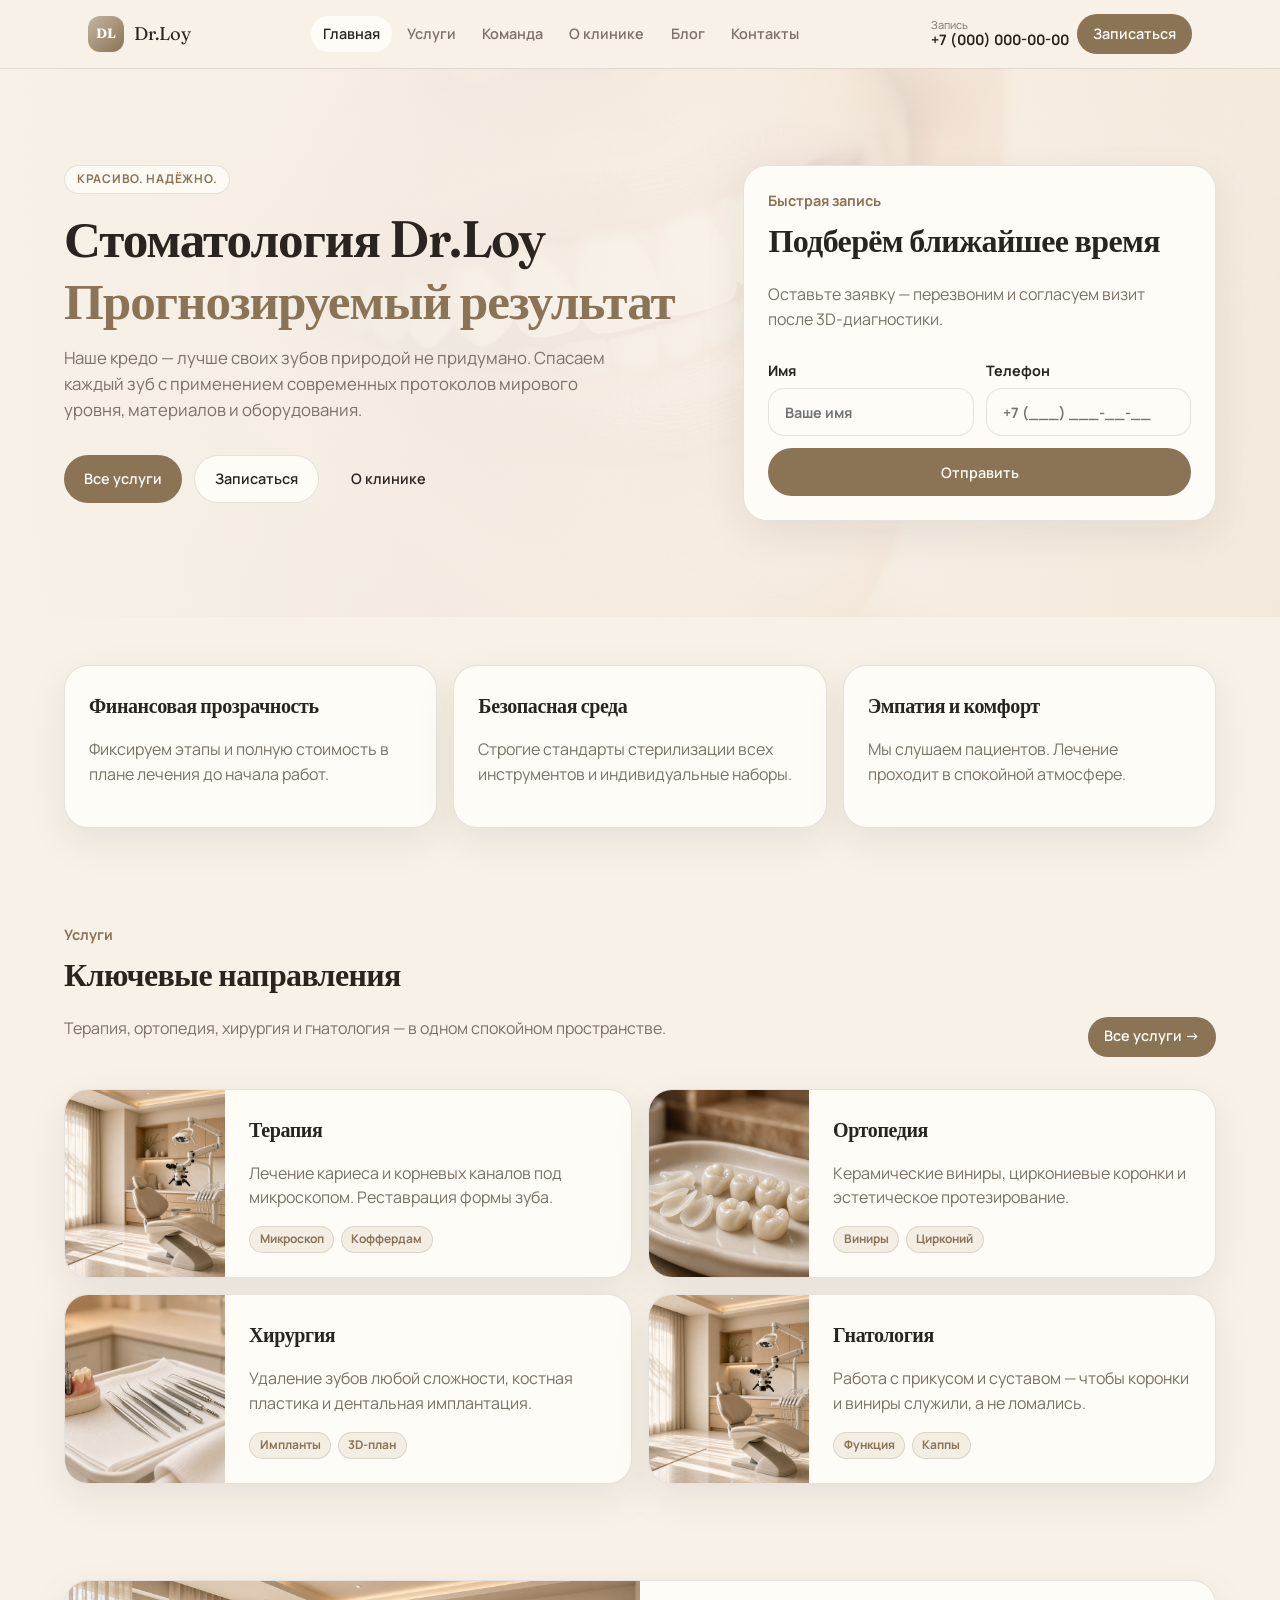
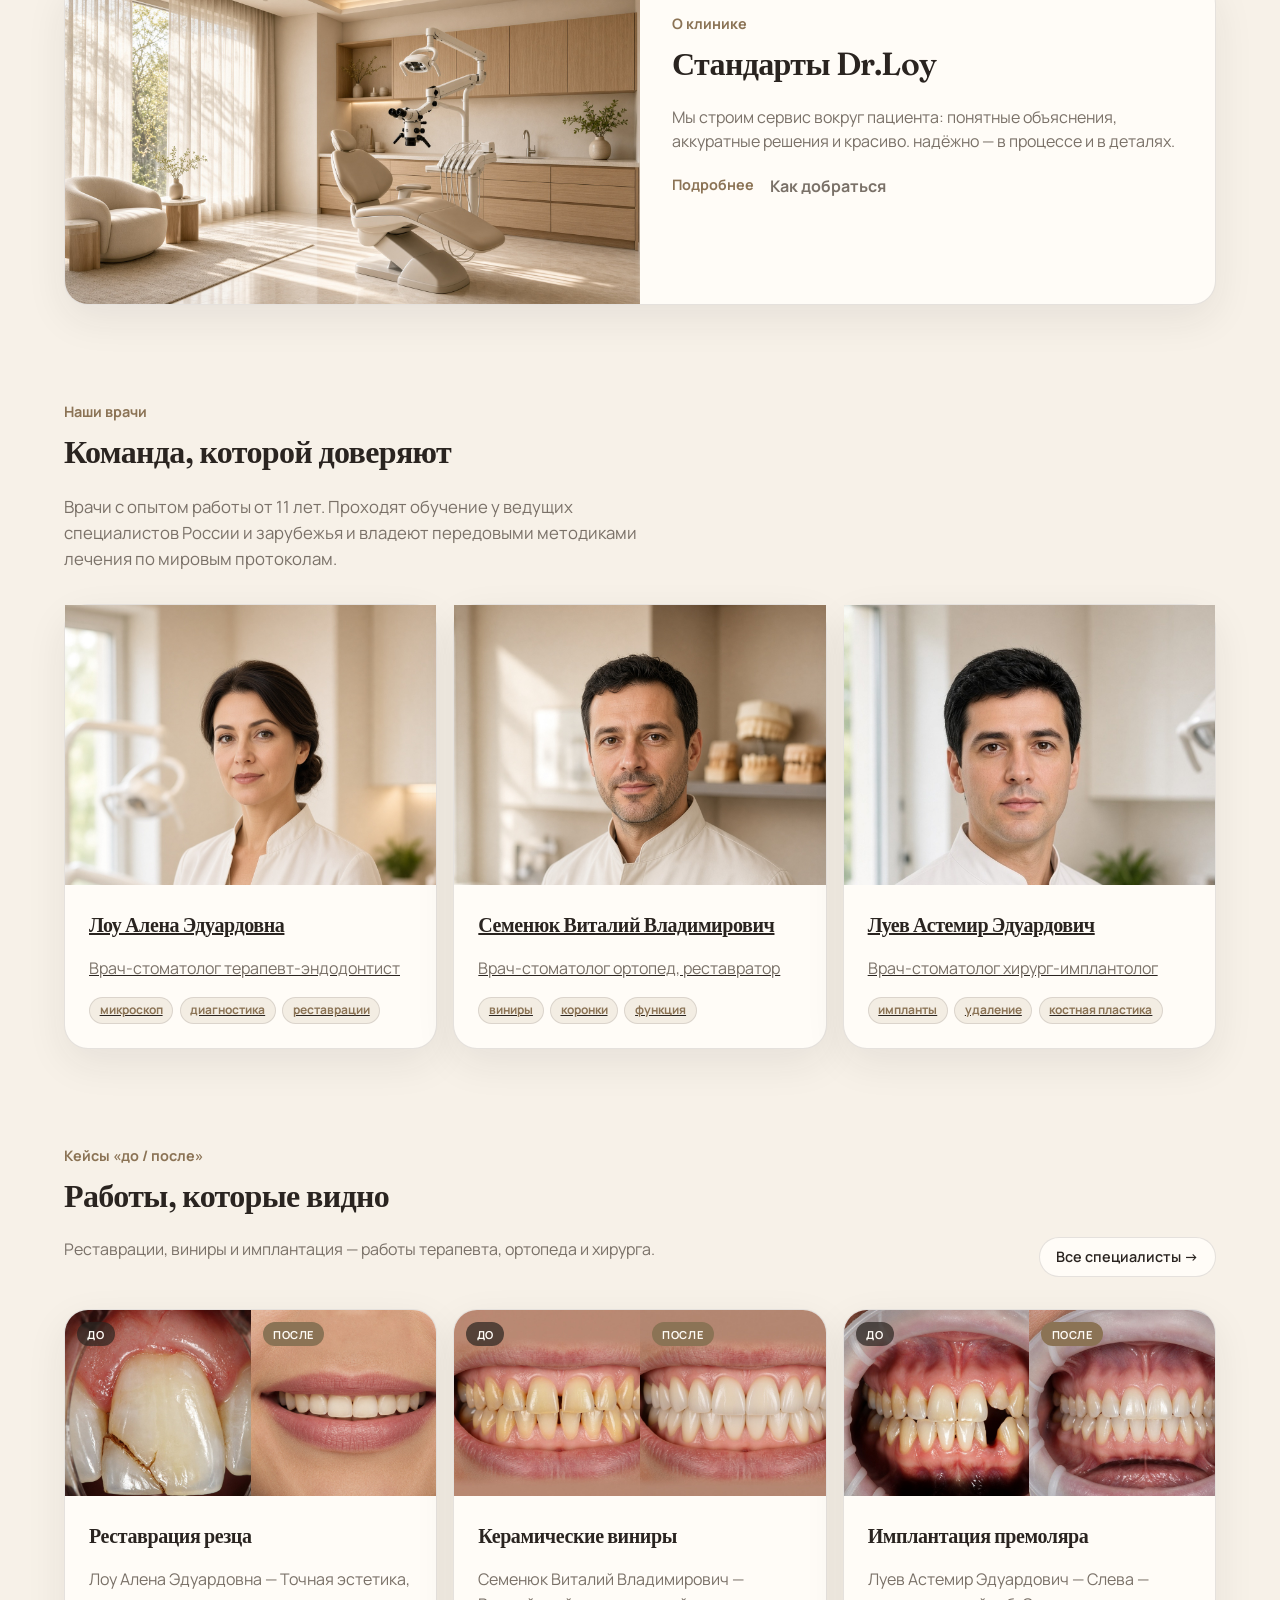
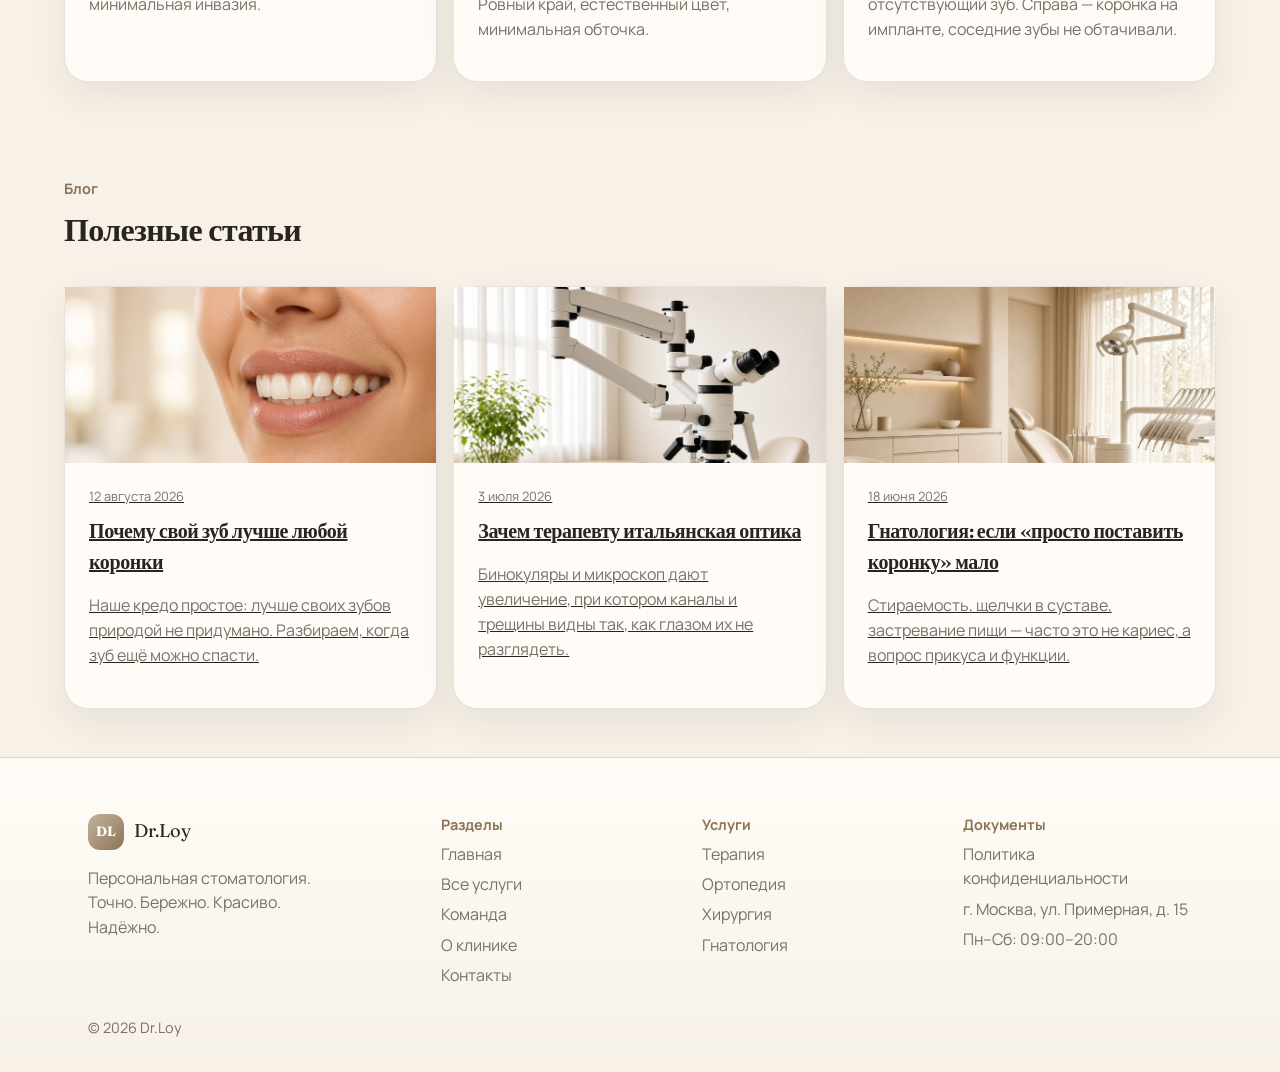
==== index.html @ 4cf19de8 "Dr.Loy clinic site" ====
<!DOCTYPE html>
<html lang="ru">
<head>
  <meta charset="utf-8">
  <meta name="viewport" content="width=device-width, initial-scale=1">
  <title>Стоматология — Dr.Loy</title>
  <meta name="description" content="Персональная стоматология Dr.Loy. Точно. Бережно. Красиво. Надёжно.">
  <link rel="icon" href="favicon.svg" type="image/svg+xml">
  <link rel="preconnect" href="https://fonts.googleapis.com">
  <link rel="preconnect" href="https://fonts.gstatic.com" crossorigin>
  <link href="https://fonts.googleapis.com/css2?family=Fraunces:opsz,wght@9..144,500;9..144,600&family=Manrope:wght@400;600;700&display=swap" rel="stylesheet">
  <link rel="stylesheet" href="css/site.css">
</head>
<body>

<header class="header">
  <div class="wrap header-inner">
    <a class="logo" href="index.html" aria-label="На главную">
      <span class="mark">DL</span>
      <span>Dr.Loy</span>
    </a>
    <nav class="nav" aria-label="Навигация"><a class="is-on" href="index.html">Главная</a><a class="" href="uslugi.html">Услуги</a><a class="" href="komanda.html">Команда</a><a class="" href="o-klinike.html">О клинике</a><a class="" href="blog.html">Блог</a><a class="" href="kontakty.html">Контакты</a></nav>
    <div class="header-actions">
      <a class="phone" href="tel:+70000000000">
        <small>Запись</small>
        <b>+7 (000) 000-00-00</b>
      </a>
      <a class="btn btn-primary btn-sm" href="kontakty.html#booking">Записаться</a>
      <button class="menu-btn" type="button" data-menu aria-label="Меню">☰</button>
    </div>
  </div>
  <nav class="mobile-nav" data-mobile>
    <a href="index.html">Главная</a><a href="uslugi.html">Услуги</a><a href="komanda.html">Команда</a><a href="o-klinike.html">О клинике</a><a href="blog.html">Блог</a><a href="kontakty.html">Контакты</a>
    <a href="tel:+70000000000">+7 (000) 000-00-00</a>
  </nav>
</header>

<main>
  <section class="hero">
    <div class="hero-bg"><img src="images/bg/hero.jpg" alt=""><span></span></div>
    <div class="wrap hero-grid">
      <div>
        <span class="kicker">Красиво. Надёжно.</span>
        <h1>Стоматология Dr.Loy<span class="primary" style="display:block;font-size:inherit;margin-top:.4rem">Прогнозируемый результат</span></h1>
        <p class="lead">Наше кредо — лучше своих зубов природой не придумано. Спасаем каждый зуб с применением современных протоколов мирового уровня, материалов и оборудования.</p>
        <div class="hero-cta">
          <a class="btn btn-primary" href="uslugi.html">Все услуги</a>
          <a class="btn btn-ghost" href="kontakty.html#booking">Записаться</a>
          <a class="btn" href="o-klinike.html">О клинике</a>
        </div>
      </div>
      <div class="card pad">
        <div class="primary">Быстрая запись</div>
        <h2>Подберём ближайшее время</h2>
        
    <form class="form" data-booking>
      <p class="muted">Оставьте заявку — перезвоним и согласуем визит после 3D-диагностики.</p>
      <div class="form-row">
        <label>Имя<input name="name" required placeholder="Ваше имя" autocomplete="name"></label>
        <label>Телефон<input name="phone" required placeholder="+7 (___) ___-__-__" inputmode="tel" autocomplete="tel"></label>
      </div>
      
      <button class="btn btn-primary" type="submit">Отправить</button>
      <p class="ok hidden" data-ok>Заявка принята. Мы подберём ближайшее время и перезвоним.</p>
    </form>
      </div>
    </div>
  </section>

  <section class="section wrap">
    <div class="grid-3">
      <article class="card pad"><h3>Финансовая прозрачность</h3><p class="muted">Фиксируем этапы и полную стоимость в плане лечения до начала работ.</p></article>
      <article class="card pad"><h3>Безопасная среда</h3><p class="muted">Строгие стандарты стерилизации всех инструментов и индивидуальные наборы.</p></article>
      <article class="card pad"><h3>Эмпатия и комфорт</h3><p class="muted">Мы слушаем пациентов. Лечение проходит в спокойной атмосфере.</p></article>
    </div>
  </section>

  <section class="section wrap">
    <div class="row-head">
      <div>
        <div class="primary">Услуги</div>
        <h2>Ключевые направления</h2>
        <p class="muted">Терапия, ортопедия, хирургия и гнатология — в одном спокойном пространстве.</p>
      </div>
      <a class="btn btn-primary btn-sm" href="uslugi.html">Все услуги →</a>
    </div>
    <div class="grid-2" style="margin-top:2rem"><a class="card dir" href="terapiya.html"><img src="images/services/therapy.jpg" alt=""><div class="pad"><h3>Терапия</h3><p class="muted">Лечение кариеса и корневых каналов под микроскопом. Реставрация формы зуба.</p><div class="chips"><span class="badge">Микроскоп</span><span class="badge">Коффердам</span></div></div></a><a class="card dir" href="ortopediya.html"><img src="images/services/orthopedics.jpg" alt=""><div class="pad"><h3>Ортопедия</h3><p class="muted">Керамические виниры, циркониевые коронки и эстетическое протезирование.</p><div class="chips"><span class="badge">Виниры</span><span class="badge">Цирконий</span></div></div></a><a class="card dir" href="hirurgiya.html"><img src="images/services/surgery.jpg" alt=""><div class="pad"><h3>Хирургия</h3><p class="muted">Удаление зубов любой сложности, костная пластика и дентальная имплантация.</p><div class="chips"><span class="badge">Импланты</span><span class="badge">3D-план</span></div></div></a><a class="card dir" href="gnatologiya.html"><img src="images/bg/clinic.jpg" alt=""><div class="pad"><h3>Гнатология</h3><p class="muted">Работа с прикусом и суставом — чтобы коронки и виниры служили, а не ломались.</p><div class="chips"><span class="badge">Функция</span><span class="badge">Каппы</span></div></div></a></div>
  </section>

  <section class="section wrap">
    <div class="card clinic-banner">
      <img src="images/bg/clinic.jpg" alt="Клиника Dr.Loy">
      <div class="pad" style="padding:2rem">
        <div class="primary">О клинике</div>
        <h2>Стандарты Dr.Loy</h2>
        <p class="muted">Мы строим сервис вокруг пациента: понятные объяснения, аккуратные решения и красиво. надёжно — в процессе и в деталях.</p>
        <div class="inline-links">
          <a class="primary" href="o-klinike.html">Подробнее</a>
          <a class="muted" href="kontakty.html">Как добраться</a>
        </div>
      </div>
    </div>
  </section>

  <section class="section wrap">
    <div class="primary">Наши врачи</div>
    <h2>Команда, которой доверяют</h2>
    <p class="lead">Врачи с опытом работы от 11 лет. Проходят обучение у ведущих специалистов России и зарубежья и владеют передовыми методиками лечения по мировым протоколам.</p>
    <div class="grid-3" style="margin-top:2rem"><a class="card person" href="vrach-alena-loy.html"><img src="images/doctors/alena-loy.jpg" alt="Лоу Алена Эдуардовна"><div class="pad"><h3>Лоу Алена Эдуардовна</h3><p class="muted">Врач-стоматолог терапевт-эндодонтист</p><div class="chips"><span class="badge">микроскоп</span><span class="badge">диагностика</span><span class="badge">реставрации</span></div></div></a><a class="card person" href="vrach-vitaly-semenyuk.html"><img src="images/doctors/vitaly-semenyuk.jpg" alt="Семенюк Виталий Владимирович"><div class="pad"><h3>Семенюк Виталий Владимирович</h3><p class="muted">Врач-стоматолог ортопед, реставратор</p><div class="chips"><span class="badge">виниры</span><span class="badge">коронки</span><span class="badge">функция</span></div></div></a><a class="card person" href="vrach-astemir-luev.html"><img src="images/doctors/astemir-luev.jpg" alt="Луев Астемир Эдуардович"><div class="pad"><h3>Луев Астемир Эдуардович</h3><p class="muted">Врач-стоматолог хирург-имплантолог</p><div class="chips"><span class="badge">импланты</span><span class="badge">удаление</span><span class="badge">костная пластика</span></div></div></a></div>
  </section>

  <section class="section wrap">
    <div class="row-head">
      <div>
        <div class="primary">Кейсы «до / после»</div>
        <h2>Работы, которые видно</h2>
        <p class="muted">Реставрации, виниры и имплантация — работы терапевта, ортопеда и хирурга.</p>
      </div>
      <a class="btn btn-ghost btn-sm" href="komanda.html">Все специалисты →</a>
    </div>
    <div class="grid-3" style="margin-top:2rem">
    <article class="card ba">
      <div class="ba-pair">
        <div class="shot"><img src="images/doctors/alena-loy/before-1.jpg" alt="До"><span class="tag tag-before">До</span></div>
        <div class="shot"><img src="images/doctors/alena-loy/after-1.jpg" alt="После"><span class="tag tag-after">После</span></div>
      </div>
      <div class="pad">
        <h3>Реставрация резца</h3>
        <p class="muted">Лоу Алена Эдуардовна — Точная эстетика, минимальная инвазия.</p>
      </div>
    </article>
    <article class="card ba">
      <div class="ba-pair">
        <div class="shot"><img src="images/doctors/vitaly-semenyuk/before-1.jpg" alt="До"><span class="tag tag-before">До</span></div>
        <div class="shot"><img src="images/doctors/vitaly-semenyuk/after-1.jpg" alt="После"><span class="tag tag-after">После</span></div>
      </div>
      <div class="pad">
        <h3>Керамические виниры</h3>
        <p class="muted">Семенюк Виталий Владимирович — Ровный край, естественный цвет, минимальная обточка.</p>
      </div>
    </article>
    <article class="card ba">
      <div class="ba-pair">
        <div class="shot"><img src="images/doctors/astemir-luev/before-1.jpg" alt="До"><span class="tag tag-before">До</span></div>
        <div class="shot"><img src="images/doctors/astemir-luev/after-1.jpg" alt="После"><span class="tag tag-after">После</span></div>
      </div>
      <div class="pad">
        <h3>Имплантация премоляра</h3>
        <p class="muted">Луев Астемир Эдуардович — Слева — отсутствующий зуб. Справа — коронка на импланте, соседние зубы не обтачивали.</p>
      </div>
    </article></div>
  </section>

  <section class="section wrap">
    <div class="primary">Блог</div>
    <h2>Полезные статьи</h2>
    <div class="grid-3" style="margin-top:2rem"><a class="card person" href="blog.html"><img src="images/blog/save-tooth.jpg" alt="" style="height:176px"><div class="pad"><div class="muted" style="font-size:.8rem">12 августа 2026</div><h3 style="margin-top:.5rem">Почему свой зуб лучше любой коронки</h3><p class="muted">Наше кредо простое: лучше своих зубов природой не придумано. Разбираем, когда зуб ещё можно спасти.</p></div></a><a class="card person" href="blog.html"><img src="images/blog/optics.jpg" alt="" style="height:176px"><div class="pad"><div class="muted" style="font-size:.8rem">3 июля 2026</div><h3 style="margin-top:.5rem">Зачем терапевту итальянская оптика</h3><p class="muted">Бинокуляры и микроскоп дают увеличение, при котором каналы и трещины видны так, как глазом их не разглядеть.</p></div></a><a class="card person" href="blog.html"><img src="images/blog/clinic-calm.jpg" alt="" style="height:176px"><div class="pad"><div class="muted" style="font-size:.8rem">18 июня 2026</div><h3 style="margin-top:.5rem">Гнатология: если «просто поставить коронку» мало</h3><p class="muted">Стираемость, щелчки в суставе, застревание пищи — часто это не кариес, а вопрос прикуса и функции.</p></div></a></div>
  </section>
</main>


<footer class="footer">
  <div class="wrap footer-grid">
    <div>
      <div class="logo"><span class="mark">DL</span><span>Dr.Loy</span></div>
      <p class="muted" style="margin-top:1rem;max-width:16rem">Персональная стоматология.<br>Точно. Бережно. Красиво. Надёжно.</p>
    </div>
    <div>
      <div class="primary">Разделы</div>
      <a href="index.html">Главная</a>
      <a href="uslugi.html">Все услуги</a>
      <a href="komanda.html">Команда</a>
      <a href="o-klinike.html">О клинике</a>
      <a href="kontakty.html">Контакты</a>
    </div>
    <div>
      <div class="primary">Услуги</div>
      <a href="terapiya.html">Терапия</a>
      <a href="ortopediya.html">Ортопедия</a>
      <a href="hirurgiya.html">Хирургия</a>
      <a href="gnatologiya.html">Гнатология</a>
    </div>
    <div>
      <div class="primary">Документы</div>
      <a href="politika.html">Политика конфиденциальности</a>
      <span class="muted" style="display:block;margin:.35rem 0">г. Москва, ул. Примерная, д. 15</span>
      <span class="muted" style="display:block;margin:.35rem 0">Пн–Сб: 09:00–20:00</span>
    </div>
  </div>
  <div class="wrap muted" style="padding-top:1.5rem;font-size:.9rem">© 2026 Dr.Loy</div>
</footer>
<script src="js/site.js"></script>
</body>
</html>
---- css/site.css ----
:root {
  --bg: #f7f1e8;
  --surface: #fffcf7;
  --surface-2: #f3ede3;
  --fg: #2a2420;
  --muted: #7a7168;
  --primary: #8b7355;
  --primary-fg: #fffcf7;
  --accent: #c4b5a0;
  --border: rgba(42, 36, 32, 0.12);
  --shadow: 0 14px 40px rgba(42, 36, 32, 0.08);
  --font: "Manrope", system-ui, sans-serif;
  --display: "Fraunces", Georgia, serif;
}
* { box-sizing: border-box; }
html { scroll-behavior: smooth; scroll-padding-top: 5.5rem; }
body {
  margin: 0;
  font-family: var(--font);
  color: var(--fg);
  background: var(--bg);
  line-height: 1.55;
  -webkit-font-smoothing: antialiased;
}
img { max-width: 100%; height: auto; display: block; }
a { color: inherit; }
button, .btn { cursor: pointer; font-family: inherit; }
.wrap { max-width: 72rem; margin: 0 auto; padding: 0 1.25rem; }
@media (min-width: 640px) { .wrap { padding: 0 1.5rem; } }

.header {
  position: sticky; top: 0; z-index: 50;
  border-bottom: 1px solid var(--border);
  background: rgba(247, 241, 232, 0.86);
  backdrop-filter: blur(16px);
}
.header-inner {
  display: flex; align-items: center; justify-content: space-between;
  gap: 1rem; height: 68px;
}
.logo { display: flex; align-items: center; gap: 0.65rem; text-decoration: none; font-family: var(--display); font-size: 1.15rem; }
.mark {
  width: 36px; height: 36px; border-radius: 12px;
  display: grid; place-items: center;
  background: linear-gradient(135deg, var(--accent), var(--primary));
  color: var(--primary-fg); font-weight: 700; font-size: 0.85rem;
}
.nav { display: none; gap: 0.15rem; }
.nav a {
  text-decoration: none; font-weight: 600; font-size: 0.9rem;
  padding: 0.4rem 0.75rem; border-radius: 999px; color: var(--muted);
}
.nav a:hover, .nav a.is-on { color: var(--fg); background: var(--surface); }
.header-actions { display: flex; align-items: center; gap: 0.5rem; }
.phone { display: none; flex-direction: column; line-height: 1.15; text-decoration: none; }
.phone small { font-size: 11px; color: var(--muted); }
.phone b { font-size: 0.9rem; }
.menu-btn {
  width: 40px; height: 40px; border-radius: 12px; border: 1px solid var(--border);
  background: var(--surface); display: grid; place-items: center; font-size: 1.2rem;
}
.mobile-nav { display: none; border-top: 1px solid var(--border); background: var(--surface); padding: 0.75rem 1.25rem 1rem; }
.mobile-nav.open { display: flex; flex-direction: column; gap: 0.25rem; }
.mobile-nav a { text-decoration: none; font-weight: 600; padding: 0.75rem 0.5rem; }
@media (min-width: 1024px) {
  .nav { display: flex; }
  .phone { display: flex; }
  .menu-btn, .mobile-nav { display: none !important; }
}

.btn {
  display: inline-flex; align-items: center; justify-content: center;
  height: 48px; padding: 0 1.25rem; border-radius: 999px;
  font-weight: 600; font-size: 0.9rem; text-decoration: none; border: 0;
}
.btn-primary { background: var(--primary); color: var(--primary-fg); }
.btn-ghost { background: var(--surface); color: var(--fg); border: 1px solid var(--border); }
.btn-sm { height: 40px; padding: 0 1rem; }

.hero { position: relative; overflow: hidden; }
.hero-bg { position: absolute; inset: 0; }
.hero-bg img { width: 100%; height: 100%; object-fit: cover; opacity: 0.4; }
.hero-bg::after {
  content: ""; position: absolute; inset: 0;
  background: linear-gradient(90deg, var(--bg) 0%, rgba(247,241,232,0.85) 55%, rgba(247,241,232,0.3) 100%);
}
.hero-grid {
  position: relative;
  display: grid; gap: 2.5rem; padding: 4rem 0;
}
@media (min-width: 1024px) {
  .hero-grid { grid-template-columns: 1.15fr 0.85fr; padding: 6rem 0; }
}
.kicker {
  display: inline-flex; border: 1px solid var(--border); background: rgba(255,252,247,0.8);
  color: var(--primary); font-size: 12px; font-weight: 700; letter-spacing: 0.06em;
  text-transform: uppercase; border-radius: 999px; padding: 0.25rem 0.75rem;
}
h1, h2, h3, .display { font-family: var(--display); font-weight: 600; letter-spacing: -0.02em; }
h1 { font-size: clamp(2rem, 4vw, 3.6rem); line-height: 1.08; margin: 1.1rem 0 0; }
h2 { font-size: clamp(1.6rem, 3vw, 2rem); margin: 0.25rem 0 0; }
h3 { font-size: 1.25rem; margin: 0; }
.lead { max-width: 36rem; color: var(--muted); font-size: 1.05rem; }
.hero-cta { display: flex; flex-wrap: wrap; gap: 0.75rem; margin-top: 2rem; }

.card {
  background: var(--surface); border: 1px solid var(--border);
  border-radius: 1.5rem; box-shadow: var(--shadow);
}
.pad { padding: 1.25rem; }
@media (min-width: 640px) { .pad { padding: 1.5rem; } }
.section { padding: 3rem 0; }
.muted { color: var(--muted); }
.primary { color: var(--primary); font-weight: 700; font-size: 0.9rem; }

.grid-3 { display: grid; gap: 1rem; }
.grid-2 { display: grid; gap: 1rem; }
@media (min-width: 768px) {
  .grid-3 { grid-template-columns: repeat(3, 1fr); }
  .grid-2 { grid-template-columns: 1fr 1fr; }
}
.dir {
  display: grid; overflow: hidden; text-decoration: none; color: inherit;
}
@media (min-width: 640px) { .dir { grid-template-columns: 160px 1fr; } }
.dir img { width: 100%; height: 160px; object-fit: cover; }
@media (min-width: 640px) { .dir img { height: 100%; } }
.badge {
  display: inline-flex; border-radius: 999px; border: 1px solid var(--border);
  background: var(--surface-2); color: var(--primary);
  font-size: 12px; font-weight: 700; padding: 0.2rem 0.6rem;
}
.chips { display: flex; flex-wrap: wrap; gap: 0.4rem; margin-top: 0.75rem; }

.person img { width: 100%; height: 280px; object-fit: cover; object-position: top; }
.person a { text-decoration: none; color: inherit; display: block; }

.ba { overflow: hidden; }
.ba-pair { display: grid; grid-template-columns: 1fr 1fr; }
.ba-pair .shot { position: relative; aspect-ratio: 1; overflow: hidden; background: var(--surface-2); }
.ba-pair img { width: 100%; height: 100%; object-fit: cover; }
.tag {
  position: absolute; top: 0.75rem; left: 0.75rem;
  border-radius: 999px; padding: 0.2rem 0.65rem;
  font-size: 11px; font-weight: 700; letter-spacing: 0.05em; text-transform: uppercase;
  color: var(--primary-fg);
}
.tag-before { background: rgba(42,36,32,0.7); }
.tag-after { background: var(--primary); }

.form { display: grid; gap: 0.75rem; }
.form-row { display: grid; gap: 0.75rem; }
@media (min-width: 640px) { .form-row { grid-template-columns: 1fr 1fr; } }
label { display: grid; gap: 0.4rem; font-size: 0.9rem; font-weight: 700; }
input:not([type="radio"]):not([type="checkbox"]),
textarea, select {
  height: 48px; border-radius: 1rem; border: 1px solid var(--border);
  background: var(--surface); padding: 0 1rem; font: inherit; color: var(--fg);
  width: 100%;
}
textarea { height: auto; padding: 0.75rem 1rem; }
.ok { color: var(--primary); font-weight: 600; }

.price { width: 100%; border-collapse: collapse; }
.price th, .price td { text-align: left; padding: 0.9rem 0.6rem; border-bottom: 1px solid var(--border); vertical-align: top; }
.price th { font-size: 0.8rem; color: var(--muted); }
.price td:last-child { font-weight: 700; color: var(--primary); white-space: nowrap; }
.filters { display: flex; flex-wrap: wrap; gap: 0.4rem; margin: 1rem 0; }
.filters button {
  border-radius: 999px; border: 1px solid var(--border); background: transparent;
  padding: 0.45rem 0.9rem; font-weight: 600; color: var(--muted);
}
.filters button.on { background: var(--primary); color: var(--primary-fg); border-color: var(--primary); }

.quiz label.opt,
label.opt {
  display: flex !important;
  flex-direction: row;
  align-items: center;
  justify-content: flex-start;
  gap: 0.75rem;
  border: 1px solid var(--border);
  border-radius: 1rem;
  padding: 0.7rem 1rem;
  background: var(--surface);
  font-weight: 600;
  font-size: 0.95rem;
  line-height: 1.35;
  cursor: pointer;
  text-align: left;
}
label.opt span { flex: 1; min-width: 0; }
label.opt:has(input:checked) {
  border-color: var(--primary);
  background: var(--surface-2);
}
input[type="radio"] {
  -webkit-appearance: none;
  appearance: none;
  width: 18px;
  height: 18px;
  min-width: 18px;
  min-height: 18px;
  margin: 0;
  padding: 0;
  flex: 0 0 18px;
  border: 2px solid var(--primary);
  border-radius: 50%;
  background: var(--surface);
  display: grid;
  place-content: center;
  box-shadow: none;
  cursor: pointer;
}
input[type="radio"]::after {
  content: "";
  width: 8px;
  height: 8px;
  border-radius: 50%;
  background: var(--primary);
  transform: scale(0);
}
input[type="radio"]:checked::after { transform: scale(1); }
input[type="radio"]:focus-visible {
  outline: 2px solid var(--primary);
  outline-offset: 2px;
}
.footer {
  border-top: 1px solid var(--border);
  background: linear-gradient(#fffcf7, #f7f1e8);
  padding: 3.5rem 0 2rem;
}
.footer-grid { display: grid; gap: 2rem; }
@media (min-width: 768px) { .footer-grid { grid-template-columns: 1.4fr 1fr 1fr 1fr; } }
.footer a { text-decoration: none; color: var(--muted); display: block; margin: 0.35rem 0; }
.footer a:hover { color: var(--fg); }
.page { padding: 2.5rem 0 4rem; }
.split { display: grid; gap: 1.5rem; }
@media (min-width: 1024px) { .split { grid-template-columns: 0.9fr 1.1fr; } }
.doc-photo { width: 100%; height: 420px; object-fit: cover; object-position: top; border-radius: 1.5rem; box-shadow: var(--shadow); }
.list { margin: 0; padding: 0; list-style: none; display: grid; gap: 0.4rem; color: var(--muted); }
.note { border: 1px solid var(--border); border-radius: 1rem; background: rgba(196,181,160,0.2); padding: 0.85rem 1rem; font-size: 0.9rem; }
iframe { border: 0; }
.hidden { display: none !important; }

.toolbar {
  position: sticky; top: 68px; z-index: 30;
  display: flex; flex-wrap: wrap; align-items: center; gap: 0.5rem;
  border: 1px solid var(--border); background: rgba(255,252,247,0.9);
  backdrop-filter: blur(12px); border-radius: 1rem; padding: 0.5rem;
  box-shadow: var(--shadow);
}
.toolbar input {
  margin-left: auto; height: 40px; min-width: 180px; flex: 1;
  border-radius: 999px;
}
.row-head { display: flex; flex-wrap: wrap; align-items: flex-end; justify-content: space-between; gap: 1rem; }
.blog-row { display: grid; overflow: hidden; }
@media (min-width: 768px) { .blog-row { grid-template-columns: 280px 1fr; } }
.blog-row img { width: 100%; height: 208px; object-fit: cover; }
@media (min-width: 768px) { .blog-row img { height: 100%; } }
.clinic-banner { display: grid; overflow: hidden; }
@media (min-width: 1024px) { .clinic-banner { grid-template-columns: 1fr 1fr; } }
.clinic-banner img { width: 100%; height: 288px; object-fit: cover; }
@media (min-width: 1024px) { .clinic-banner img { height: 100%; } }
.wide-photo { width: 100%; height: 288px; object-fit: cover; border-radius: 1.5rem; box-shadow: var(--shadow); }
iframe.map { width: 100%; height: 320px; }
.quote { background: var(--surface-2); border-radius: 1rem; padding: 1rem; }
.inline-links { display: flex; flex-wrap: wrap; gap: 1rem; margin-top: 1.25rem; }
.inline-links a { font-weight: 700; text-decoration: none; }
.inline-links a.primary { color: var(--primary); }
.box2 { display: grid; gap: 1rem; }
@media (min-width: 640px) { .box2 { grid-template-columns: 1fr 1fr; } }
.inner { background: var(--surface-2); border-radius: 1rem; padding: 1rem; }

.toolbar button {
  border-radius: 999px; border: 1px solid var(--border); background: transparent;
  padding: 0.45rem 0.9rem; font-weight: 600; color: var(--muted); font-family: inherit;
}
.toolbar button.on { background: var(--primary); color: var(--primary-fg); border-color: var(--primary); }
.quiz .form { gap: 0.6rem; }
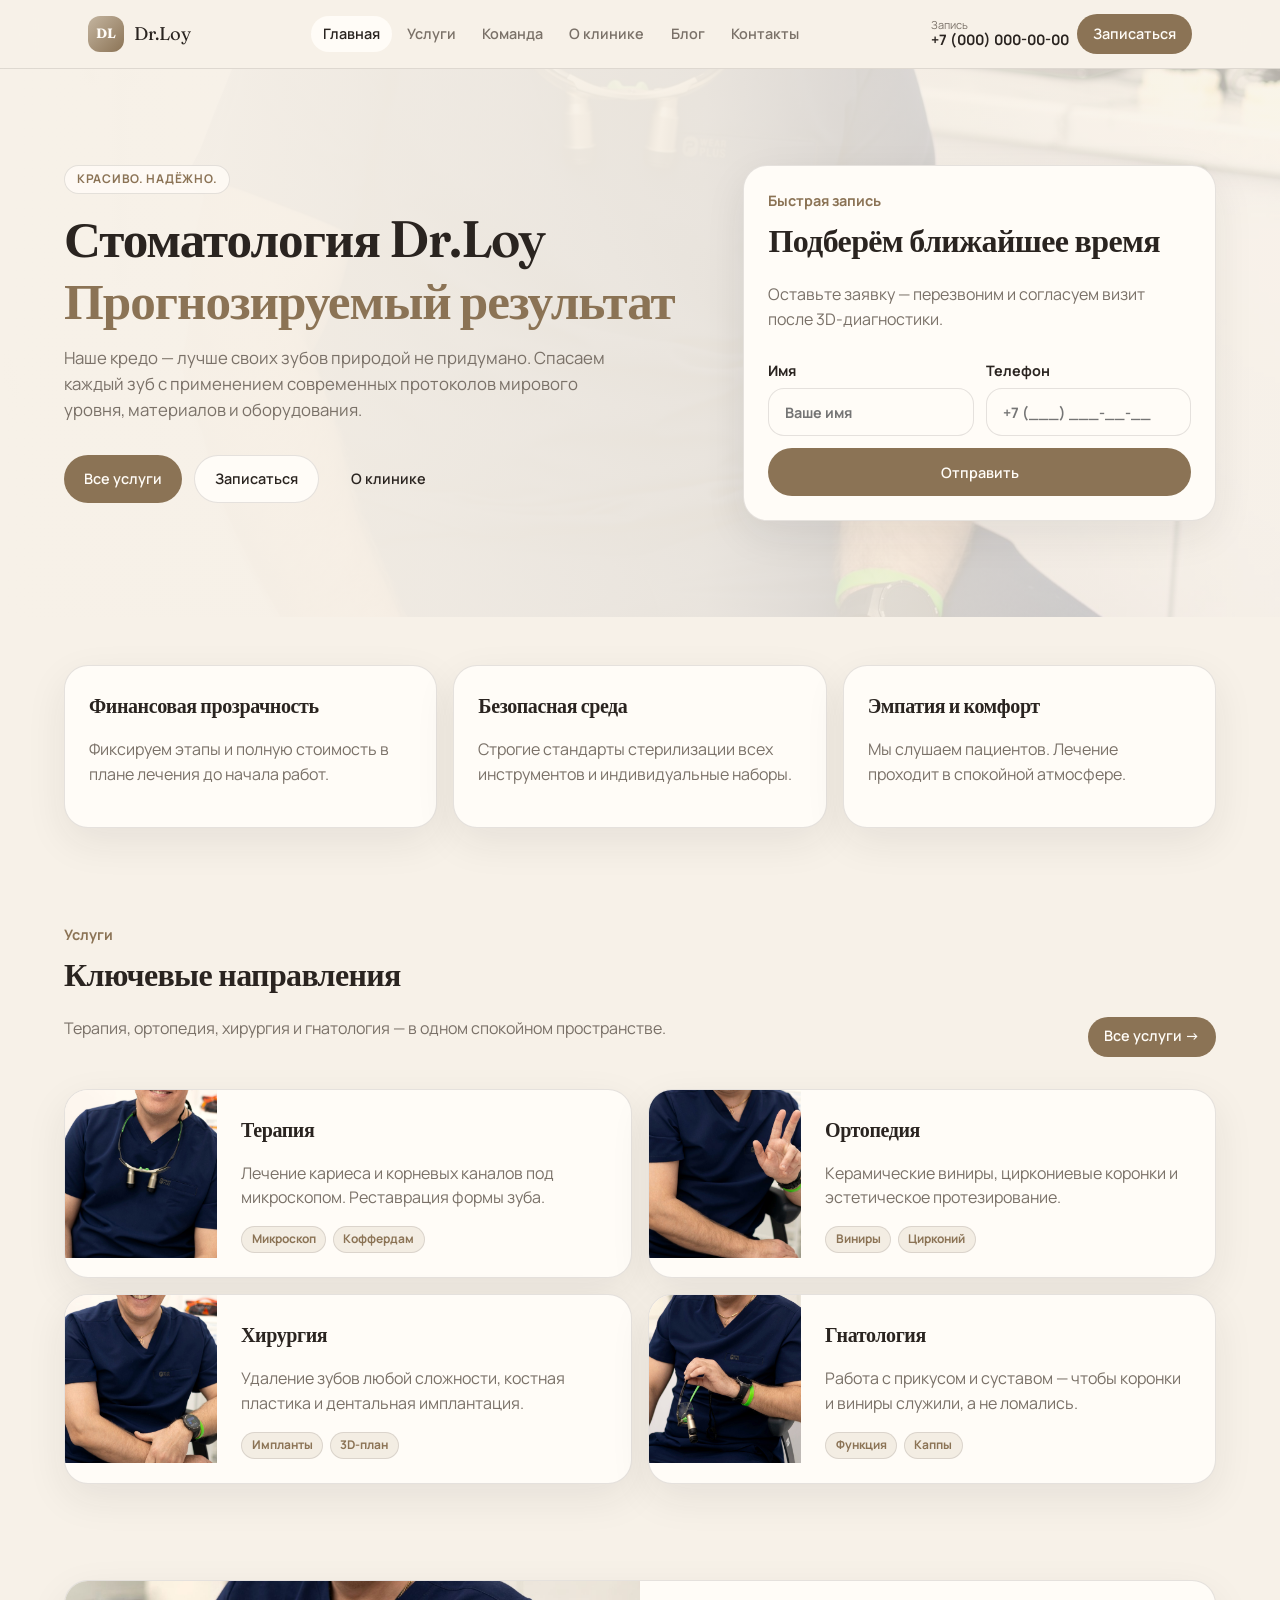
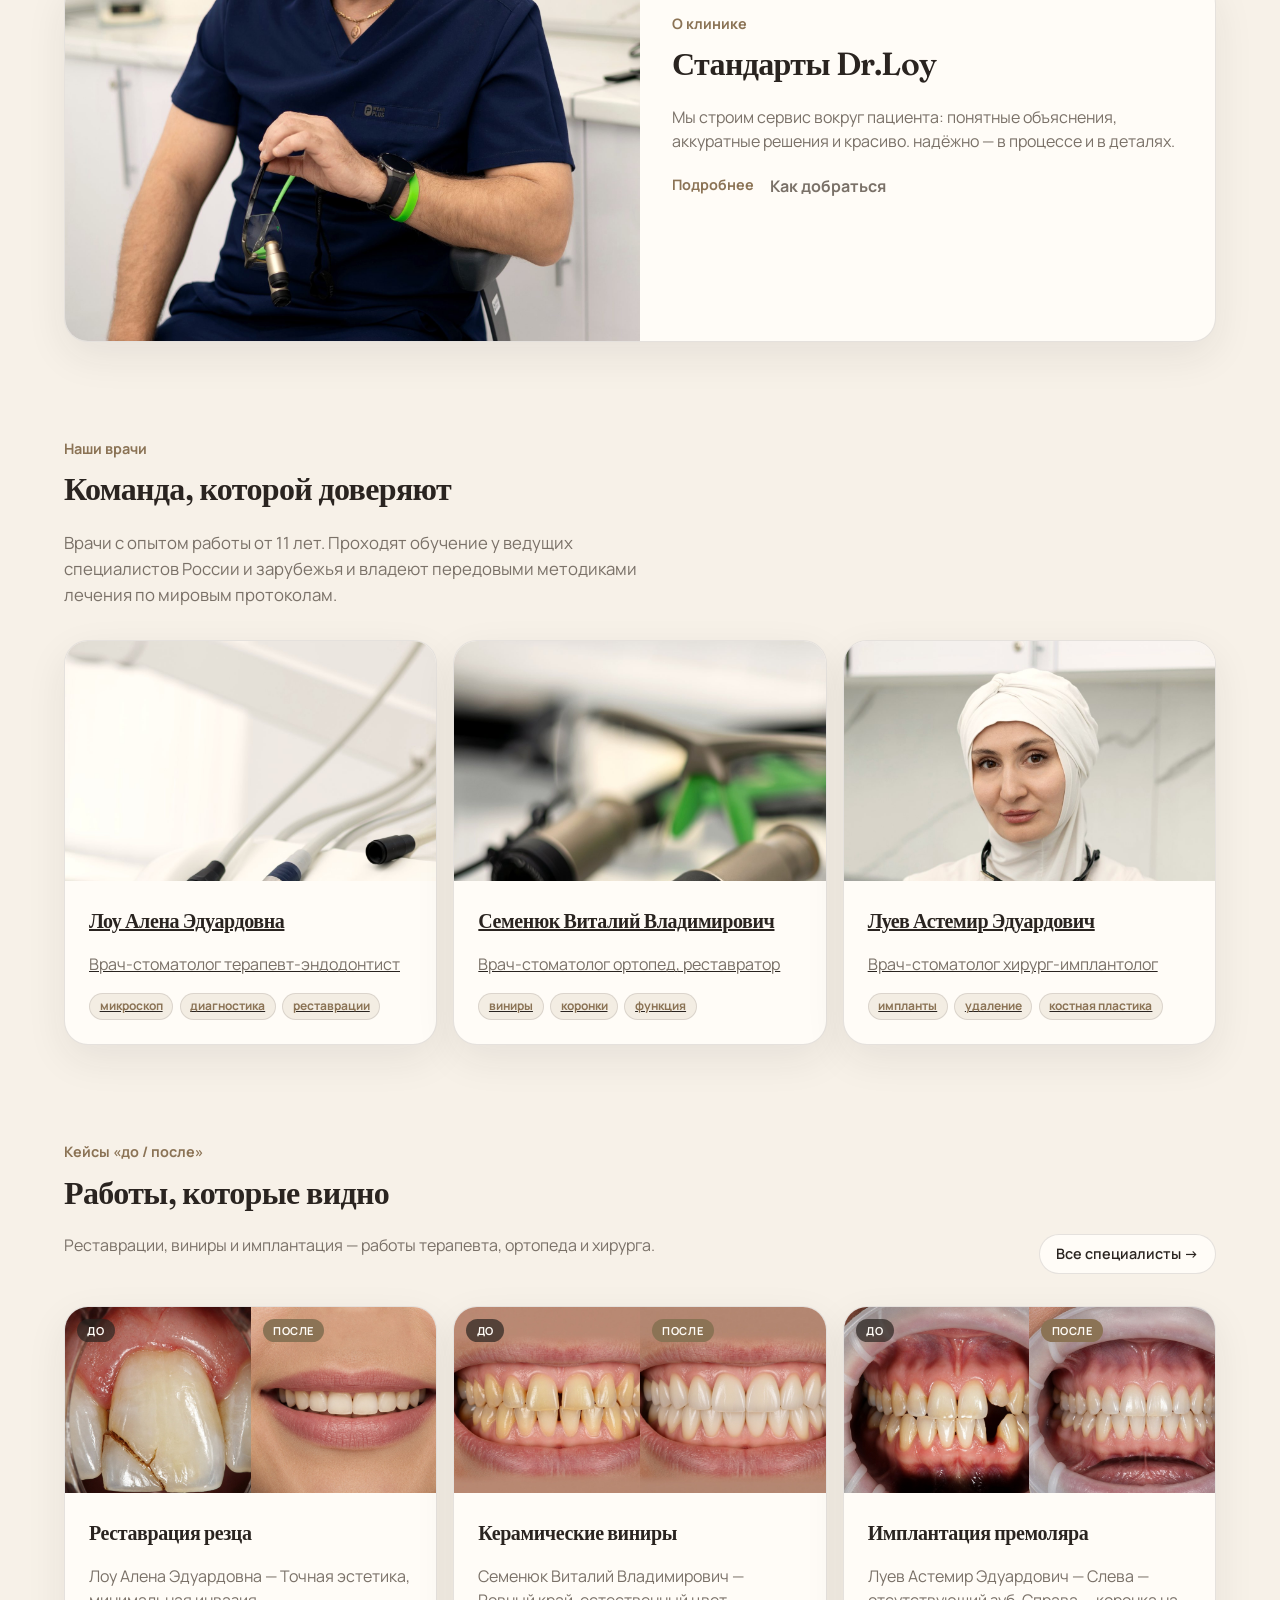
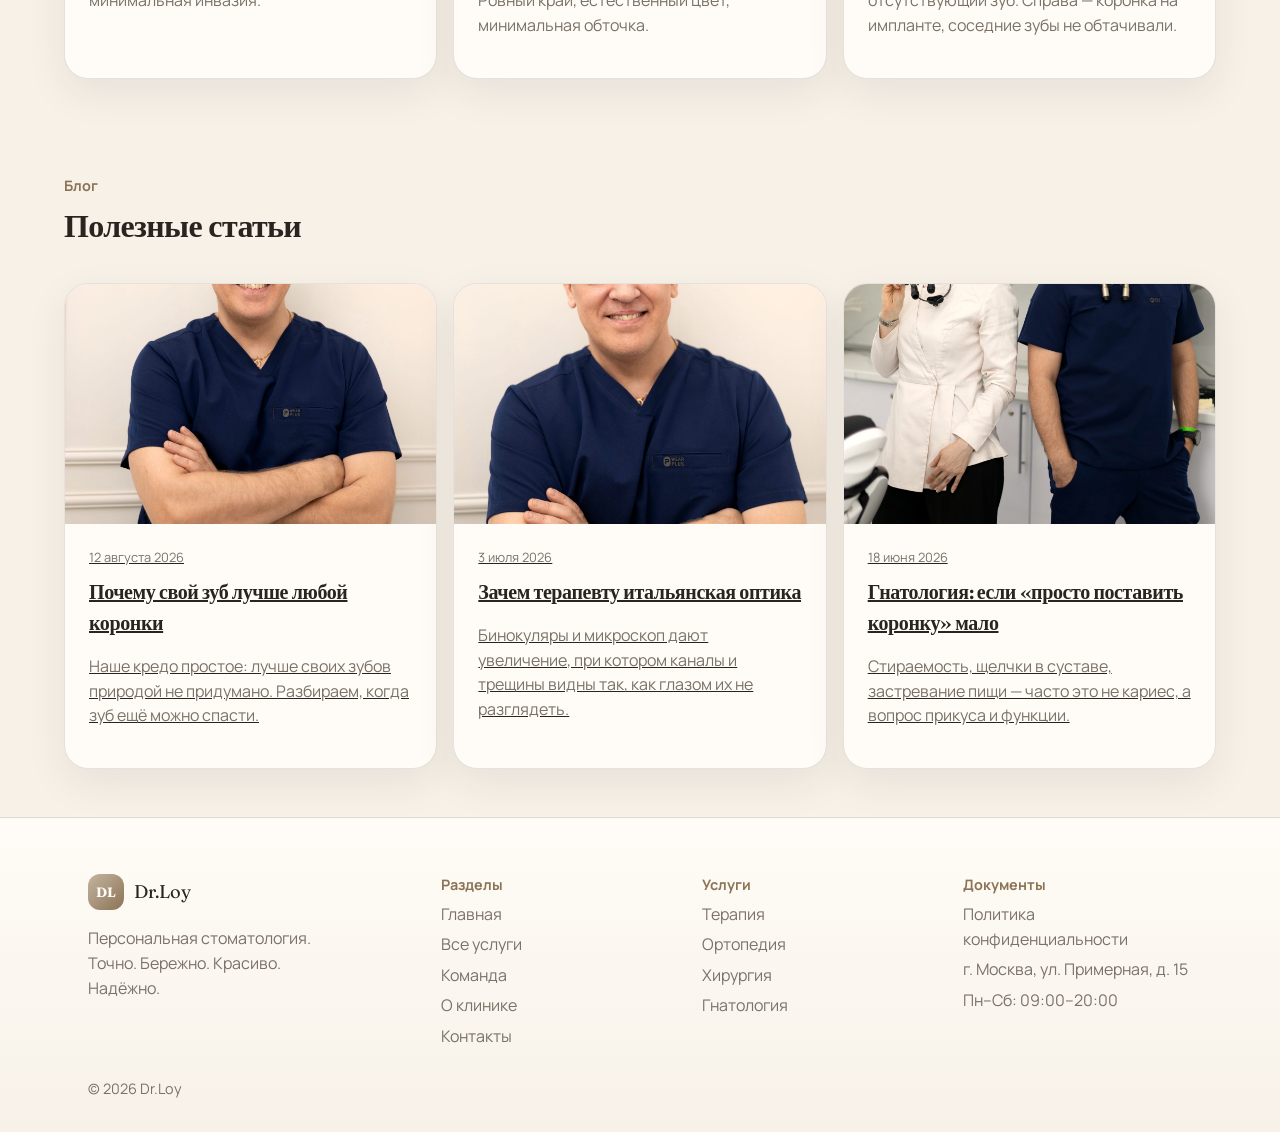
==== commit 06579ee9: "Fit photos into cards: tighter portraits and CSS crop" ====
--- a/index.html
+++ b/index.html
@@ -154,7 +154,7 @@
   <section class="section wrap">
     <div class="primary">Блог</div>
     <h2>Полезные статьи</h2>
-    <div class="grid-3" style="margin-top:2rem"><a class="card person" href="blog.html"><img src="images/blog/save-tooth.jpg" alt="" style="height:176px"><div class="pad"><div class="muted" style="font-size:.8rem">12 августа 2026</div><h3 style="margin-top:.5rem">Почему свой зуб лучше любой коронки</h3><p class="muted">Наше кредо простое: лучше своих зубов природой не придумано. Разбираем, когда зуб ещё можно спасти.</p></div></a><a class="card person" href="blog.html"><img src="images/blog/optics.jpg" alt="" style="height:176px"><div class="pad"><div class="muted" style="font-size:.8rem">3 июля 2026</div><h3 style="margin-top:.5rem">Зачем терапевту итальянская оптика</h3><p class="muted">Бинокуляры и микроскоп дают увеличение, при котором каналы и трещины видны так, как глазом их не разглядеть.</p></div></a><a class="card person" href="blog.html"><img src="images/blog/clinic-calm.jpg" alt="" style="height:176px"><div class="pad"><div class="muted" style="font-size:.8rem">18 июня 2026</div><h3 style="margin-top:.5rem">Гнатология: если «просто поставить коронку» мало</h3><p class="muted">Стираемость, щелчки в суставе, застревание пищи — часто это не кариес, а вопрос прикуса и функции.</p></div></a></div>
+    <div class="grid-3" style="margin-top:2rem"><a class="card person" href="blog.html"><img src="images/blog/save-tooth.jpg" alt="" class="post-thumb"><div class="pad"><div class="muted" style="font-size:.8rem">12 августа 2026</div><h3 style="margin-top:.5rem">Почему свой зуб лучше любой коронки</h3><p class="muted">Наше кредо простое: лучше своих зубов природой не придумано. Разбираем, когда зуб ещё можно спасти.</p></div></a><a class="card person" href="blog.html"><img src="images/blog/optics.jpg" alt="" class="post-thumb"><div class="pad"><div class="muted" style="font-size:.8rem">3 июля 2026</div><h3 style="margin-top:.5rem">Зачем терапевту итальянская оптика</h3><p class="muted">Бинокуляры и микроскоп дают увеличение, при котором каналы и трещины видны так, как глазом их не разглядеть.</p></div></a><a class="card person" href="blog.html"><img src="images/blog/clinic-calm.jpg" alt="" class="post-thumb"><div class="pad"><div class="muted" style="font-size:.8rem">18 июня 2026</div><h3 style="margin-top:.5rem">Гнатология: если «просто поставить коронку» мало</h3><p class="muted">Стираемость, щелчки в суставе, застревание пищи — часто это не кариес, а вопрос прикуса и функции.</p></div></a></div>
   </section>
 </main>
 
--- a/css/site.css
+++ b/css/site.css
@@ -106,6 +106,8 @@
 .card {
   background: var(--surface); border: 1px solid var(--border);
   border-radius: 1.5rem; box-shadow: var(--shadow);
+  overflow: hidden;
+  min-width: 0;
 }
 .pad { padding: 1.25rem; }
 @media (min-width: 640px) { .pad { padding: 1.5rem; } }
@@ -115,16 +117,33 @@
 
 .grid-3 { display: grid; gap: 1rem; }
 .grid-2 { display: grid; gap: 1rem; }
+.grid-3 > *, .grid-2 > * { min-width: 0; }
 @media (min-width: 768px) {
   .grid-3 { grid-template-columns: repeat(3, 1fr); }
   .grid-2 { grid-template-columns: 1fr 1fr; }
 }
 .dir {
   display: grid; overflow: hidden; text-decoration: none; color: inherit;
-}
-@media (min-width: 640px) { .dir { grid-template-columns: 160px 1fr; } }
-.dir img { width: 100%; height: 160px; object-fit: cover; }
-@media (min-width: 640px) { .dir img { height: 100%; } }
+  align-items: stretch;
+}
+.dir img {
+  width: 100%;
+  aspect-ratio: 16 / 10;
+  height: auto;
+  max-height: 180px;
+  object-fit: cover;
+  object-position: center;
+}
+@media (min-width: 640px) {
+  .dir { grid-template-columns: 152px 1fr; }
+  .dir img {
+    width: 152px;
+    height: 100%;
+    max-height: 168px;
+    aspect-ratio: auto;
+    object-fit: cover;
+  }
+}
 .badge {
   display: inline-flex; border-radius: 999px; border: 1px solid var(--border);
   background: var(--surface-2); color: var(--primary);
@@ -132,8 +151,20 @@
 }
 .chips { display: flex; flex-wrap: wrap; gap: 0.4rem; margin-top: 0.75rem; }
 
-.person img { width: 100%; height: 280px; object-fit: cover; object-position: top; }
+.person { overflow: hidden; }
+.person img {
+  width: 100%;
+  height: 240px;
+  object-fit: cover;
+  object-position: 50% 12%;
+}
 .person a { text-decoration: none; color: inherit; display: block; }
+.post-thumb {
+  width: 100%;
+  height: 160px;
+  object-fit: cover;
+  object-position: center;
+}
 
 .ba { overflow: hidden; }
 .ba-pair { display: grid; grid-template-columns: 1fr 1fr; }
@@ -235,9 +266,17 @@
 .footer a { text-decoration: none; color: var(--muted); display: block; margin: 0.35rem 0; }
 .footer a:hover { color: var(--fg); }
 .page { padding: 2.5rem 0 4rem; }
-.split { display: grid; gap: 1.5rem; }
-@media (min-width: 1024px) { .split { grid-template-columns: 0.9fr 1.1fr; } }
-.doc-photo { width: 100%; height: 420px; object-fit: cover; object-position: top; border-radius: 1.5rem; box-shadow: var(--shadow); }
+.split { display: grid; gap: 1.5rem; align-items: start; }
+@media (min-width: 1024px) { .split { grid-template-columns: 0.85fr 1.15fr; } }
+.doc-photo {
+  width: 100%;
+  max-height: 420px;
+  aspect-ratio: 4 / 5;
+  object-fit: cover;
+  object-position: 50% 12%;
+  border-radius: 1.5rem;
+  box-shadow: var(--shadow);
+}
 .list { margin: 0; padding: 0; list-style: none; display: grid; gap: 0.4rem; color: var(--muted); }
 .note { border: 1px solid var(--border); border-radius: 1rem; background: rgba(196,181,160,0.2); padding: 0.85rem 1rem; font-size: 0.9rem; }
 iframe { border: 0; }
@@ -255,15 +294,36 @@
   border-radius: 999px;
 }
 .row-head { display: flex; flex-wrap: wrap; align-items: flex-end; justify-content: space-between; gap: 1rem; }
-.blog-row { display: grid; overflow: hidden; }
-@media (min-width: 768px) { .blog-row { grid-template-columns: 280px 1fr; } }
-.blog-row img { width: 100%; height: 208px; object-fit: cover; }
-@media (min-width: 768px) { .blog-row img { height: 100%; } }
-.clinic-banner { display: grid; overflow: hidden; }
+.blog-row { display: grid; overflow: hidden; align-items: stretch; }
+@media (min-width: 768px) { .blog-row { grid-template-columns: 240px 1fr; } }
+.blog-row img {
+  width: 100%;
+  height: 168px;
+  object-fit: cover;
+  object-position: center;
+}
+@media (min-width: 768px) {
+  .blog-row img { height: 100%; max-height: 180px; }
+}
+.clinic-banner { display: grid; overflow: hidden; align-items: stretch; }
 @media (min-width: 1024px) { .clinic-banner { grid-template-columns: 1fr 1fr; } }
-.clinic-banner img { width: 100%; height: 288px; object-fit: cover; }
-@media (min-width: 1024px) { .clinic-banner img { height: 100%; } }
-.wide-photo { width: 100%; height: 288px; object-fit: cover; border-radius: 1.5rem; box-shadow: var(--shadow); }
+.clinic-banner img {
+  width: 100%;
+  height: 240px;
+  object-fit: cover;
+  object-position: center;
+}
+@media (min-width: 1024px) {
+  .clinic-banner img { height: 100%; min-height: 240px; max-height: 360px; }
+}
+.wide-photo {
+  width: 100%;
+  height: 240px;
+  object-fit: cover;
+  object-position: center;
+  border-radius: 1.5rem;
+  box-shadow: var(--shadow);
+}
 iframe.map { width: 100%; height: 320px; }
 .quote { background: var(--surface-2); border-radius: 1rem; padding: 1rem; }
 .inline-links { display: flex; flex-wrap: wrap; gap: 1rem; margin-top: 1.25rem; }
@@ -279,3 +339,27 @@
 }
 .toolbar button.on { background: var(--primary); color: var(--primary-fg); border-color: var(--primary); }
 .quiz .form { gap: 0.6rem; }
+
+.gallery {
+  display: grid;
+  gap: 1rem;
+  margin-top: 1.5rem;
+}
+@media (min-width: 768px) {
+  .gallery { grid-template-columns: repeat(3, 1fr); }
+}
+.gallery figure { margin: 0; }
+.gallery img {
+  width: 100%;
+  height: 200px;
+  object-fit: cover;
+  object-position: center;
+  border-radius: 1.5rem;
+  box-shadow: var(--shadow);
+}
+.gallery figcaption {
+  margin-top: 0.55rem;
+  font-size: 0.85rem;
+  color: var(--muted);
+  font-weight: 600;
+}
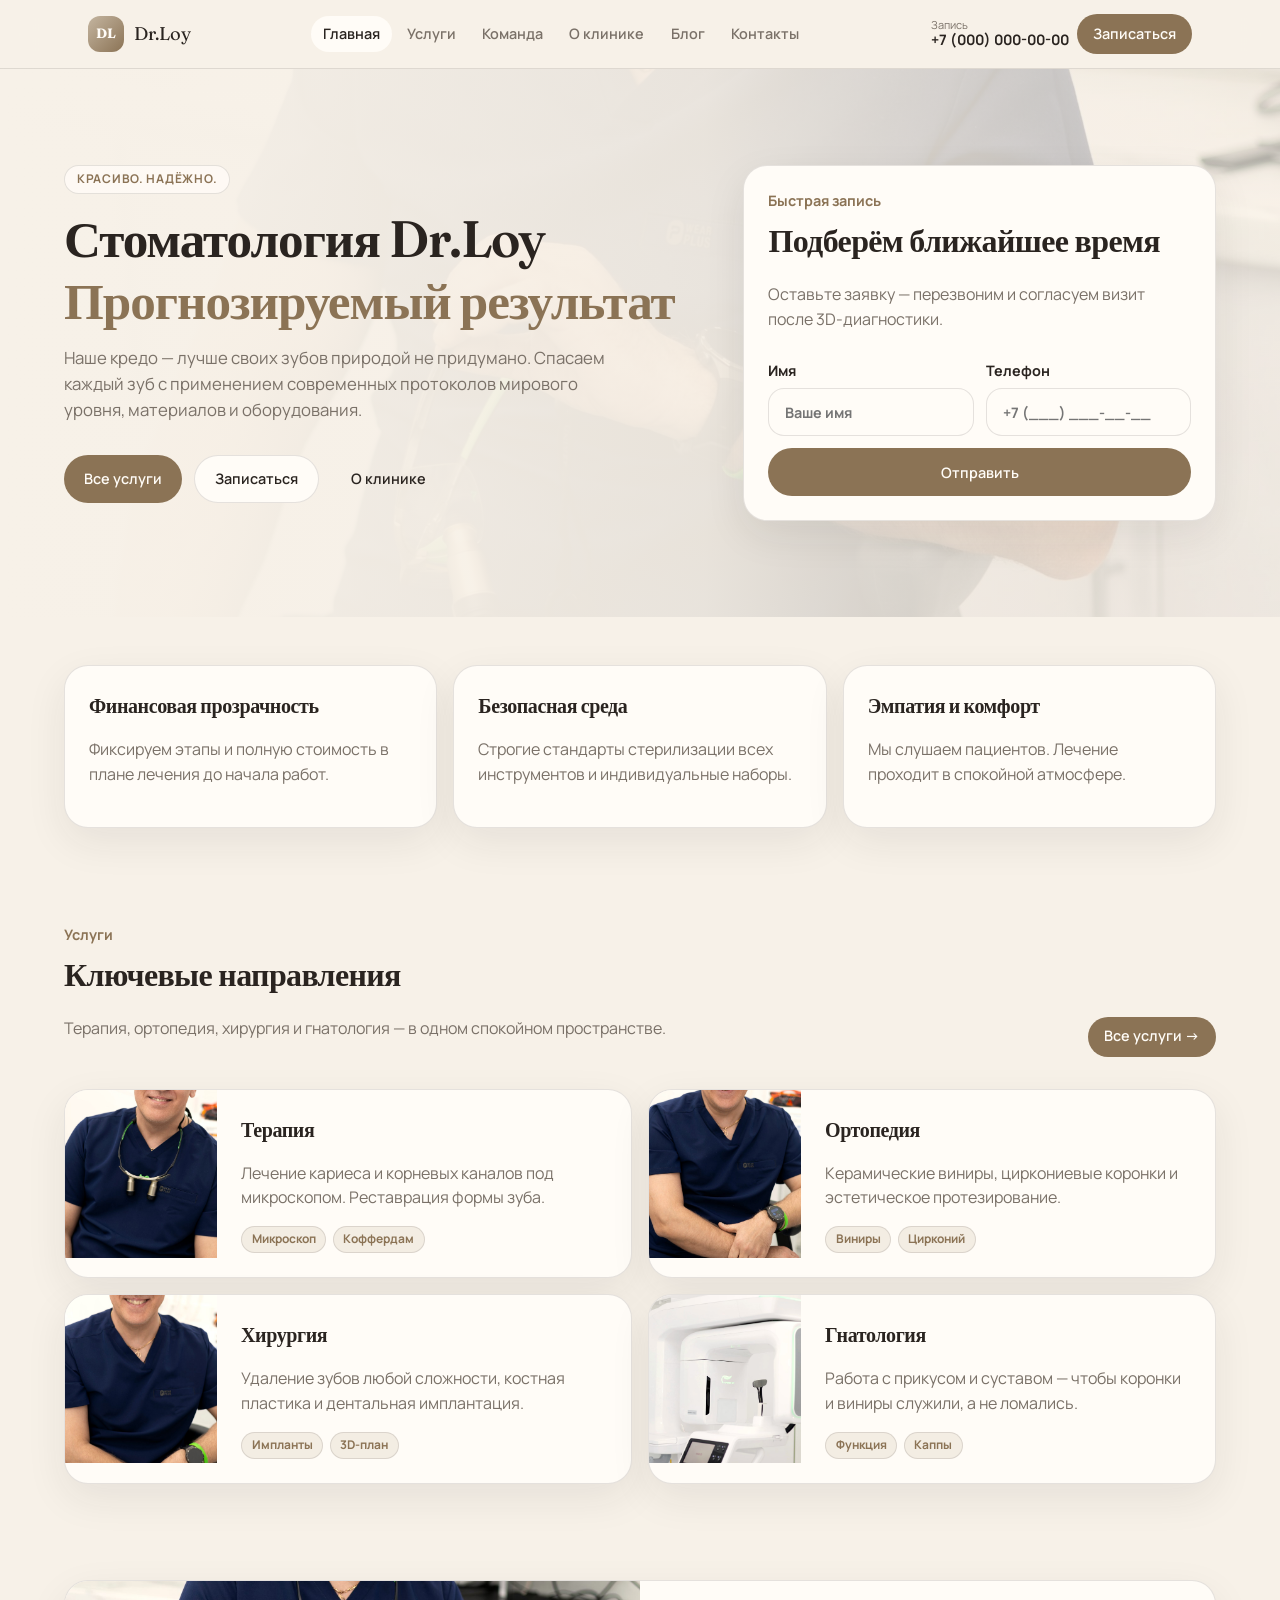
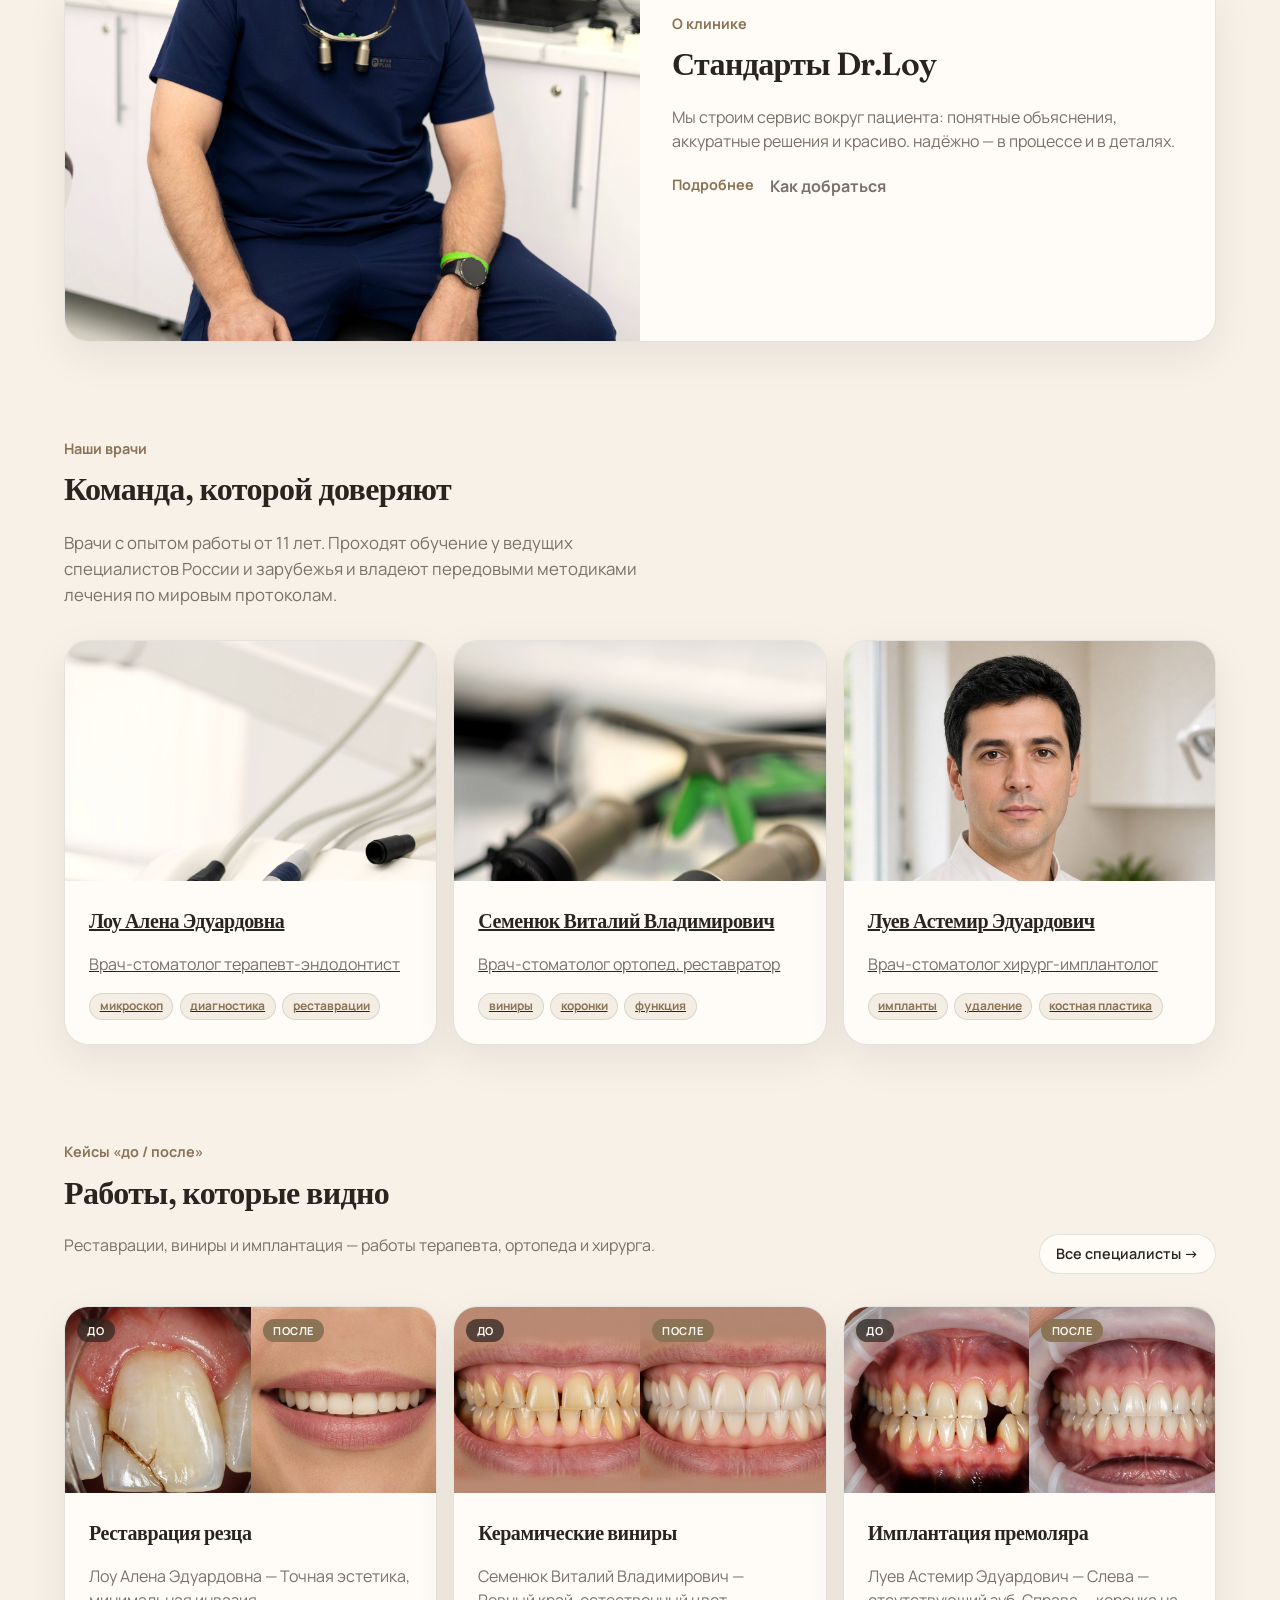
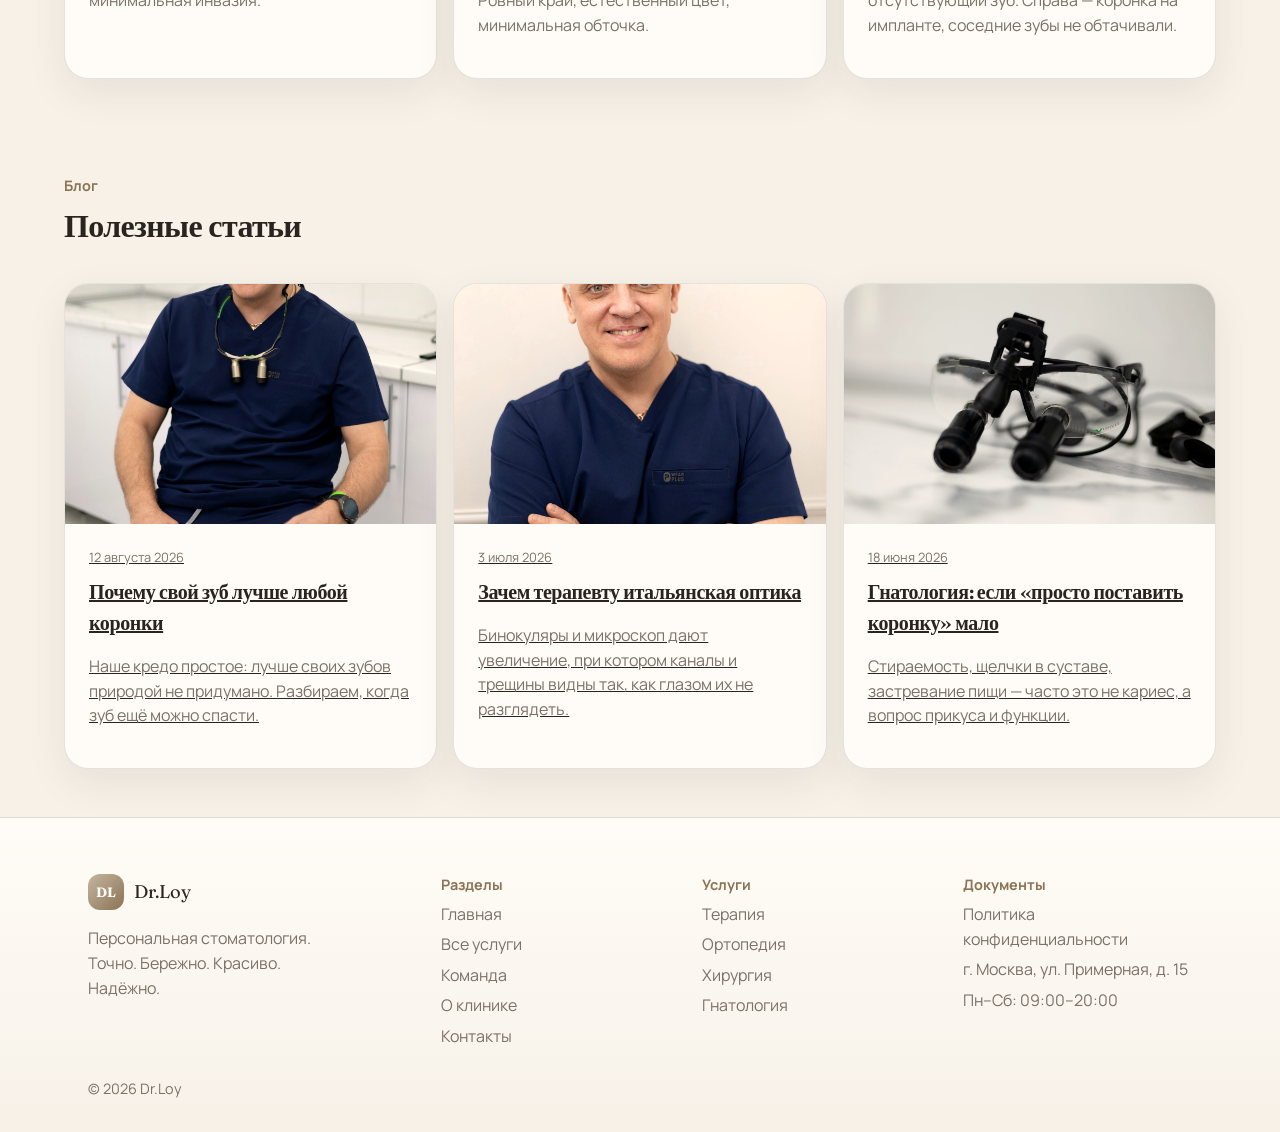
==== commit 8c735a78: "Place unique clinic photos by specialty: rooms, optics, portraits" ====
--- a/index.html
+++ b/index.html
@@ -37,7 +37,7 @@
 
 <main>
   <section class="hero">
-    <div class="hero-bg"><img src="images/bg/hero.jpg" alt=""><span></span></div>
+    <div class="hero-bg"><img src="images/bg/hero.jpg" alt="Ресепшен клиники Dr.Loy"><span></span></div>
     <div class="wrap hero-grid">
       <div>
         <span class="kicker">Красиво. Надёжно.</span>
@@ -84,12 +84,12 @@
       </div>
       <a class="btn btn-primary btn-sm" href="uslugi.html">Все услуги →</a>
     </div>
-    <div class="grid-2" style="margin-top:2rem"><a class="card dir" href="terapiya.html"><img src="images/services/therapy.jpg" alt=""><div class="pad"><h3>Терапия</h3><p class="muted">Лечение кариеса и корневых каналов под микроскопом. Реставрация формы зуба.</p><div class="chips"><span class="badge">Микроскоп</span><span class="badge">Коффердам</span></div></div></a><a class="card dir" href="ortopediya.html"><img src="images/services/orthopedics.jpg" alt=""><div class="pad"><h3>Ортопедия</h3><p class="muted">Керамические виниры, циркониевые коронки и эстетическое протезирование.</p><div class="chips"><span class="badge">Виниры</span><span class="badge">Цирконий</span></div></div></a><a class="card dir" href="hirurgiya.html"><img src="images/services/surgery.jpg" alt=""><div class="pad"><h3>Хирургия</h3><p class="muted">Удаление зубов любой сложности, костная пластика и дентальная имплантация.</p><div class="chips"><span class="badge">Импланты</span><span class="badge">3D-план</span></div></div></a><a class="card dir" href="gnatologiya.html"><img src="images/bg/clinic.jpg" alt=""><div class="pad"><h3>Гнатология</h3><p class="muted">Работа с прикусом и суставом — чтобы коронки и виниры служили, а не ломались.</p><div class="chips"><span class="badge">Функция</span><span class="badge">Каппы</span></div></div></a></div>
+    <div class="grid-2" style="margin-top:2rem"><a class="card dir" href="terapiya.html"><img src="images/services/therapy.jpg" alt="Лечение под микроскопом"><div class="pad"><h3>Терапия</h3><p class="muted">Лечение кариеса и корневых каналов под микроскопом. Реставрация формы зуба.</p><div class="chips"><span class="badge">Микроскоп</span><span class="badge">Коффердам</span></div></div></a><a class="card dir" href="ortopediya.html"><img src="images/services/orthopedics.jpg" alt="Кабинет ортопедии"><div class="pad"><h3>Ортопедия</h3><p class="muted">Керамические виниры, циркониевые коронки и эстетическое протезирование.</p><div class="chips"><span class="badge">Виниры</span><span class="badge">Цирконий</span></div></div></a><a class="card dir" href="hirurgiya.html"><img src="images/services/surgery.jpg" alt="Хирургический кабинет"><div class="pad"><h3>Хирургия</h3><p class="muted">Удаление зубов любой сложности, костная пластика и дентальная имплантация.</p><div class="chips"><span class="badge">Импланты</span><span class="badge">3D-план</span></div></div></a><a class="card dir" href="gnatologiya.html"><img src="images/services/gnathology.jpg" alt="Кабинет консультации и планирования"><div class="pad"><h3>Гнатология</h3><p class="muted">Работа с прикусом и суставом — чтобы коронки и виниры служили, а не ломались.</p><div class="chips"><span class="badge">Функция</span><span class="badge">Каппы</span></div></div></a></div>
   </section>
 
   <section class="section wrap">
     <div class="card clinic-banner">
-      <img src="images/bg/clinic.jpg" alt="Клиника Dr.Loy">
+      <img src="images/bg/clinic.jpg" alt="Стоматологический кабинет Dr.Loy">
       <div class="pad" style="padding:2rem">
         <div class="primary">О клинике</div>
         <h2>Стандарты Dr.Loy</h2>
@@ -154,7 +154,7 @@
   <section class="section wrap">
     <div class="primary">Блог</div>
     <h2>Полезные статьи</h2>
-    <div class="grid-3" style="margin-top:2rem"><a class="card person" href="blog.html"><img src="images/blog/save-tooth.jpg" alt="" class="post-thumb"><div class="pad"><div class="muted" style="font-size:.8rem">12 августа 2026</div><h3 style="margin-top:.5rem">Почему свой зуб лучше любой коронки</h3><p class="muted">Наше кредо простое: лучше своих зубов природой не придумано. Разбираем, когда зуб ещё можно спасти.</p></div></a><a class="card person" href="blog.html"><img src="images/blog/optics.jpg" alt="" class="post-thumb"><div class="pad"><div class="muted" style="font-size:.8rem">3 июля 2026</div><h3 style="margin-top:.5rem">Зачем терапевту итальянская оптика</h3><p class="muted">Бинокуляры и микроскоп дают увеличение, при котором каналы и трещины видны так, как глазом их не разглядеть.</p></div></a><a class="card person" href="blog.html"><img src="images/blog/clinic-calm.jpg" alt="" class="post-thumb"><div class="pad"><div class="muted" style="font-size:.8rem">18 июня 2026</div><h3 style="margin-top:.5rem">Гнатология: если «просто поставить коронку» мало</h3><p class="muted">Стираемость, щелчки в суставе, застревание пищи — часто это не кариес, а вопрос прикуса и функции.</p></div></a></div>
+    <div class="grid-3" style="margin-top:2rem"><a class="card person" href="blog.html"><img src="images/blog/save-tooth.jpg" alt="Работа под дентальным микроскопом" class="post-thumb"><div class="pad"><div class="muted" style="font-size:.8rem">12 августа 2026</div><h3 style="margin-top:.5rem">Почему свой зуб лучше любой коронки</h3><p class="muted">Наше кредо простое: лучше своих зубов природой не придумано. Разбираем, когда зуб ещё можно спасти.</p></div></a><a class="card person" href="blog.html"><img src="images/blog/optics.jpg" alt="Дентальный микроскоп" class="post-thumb"><div class="pad"><div class="muted" style="font-size:.8rem">3 июля 2026</div><h3 style="margin-top:.5rem">Зачем терапевту итальянская оптика</h3><p class="muted">Бинокуляры и микроскоп дают увеличение, при котором каналы и трещины видны так, как глазом их не разглядеть.</p></div></a><a class="card person" href="blog.html"><img src="images/blog/clinic-calm.jpg" alt="Ортопед: функция и прикус" class="post-thumb"><div class="pad"><div class="muted" style="font-size:.8rem">18 июня 2026</div><h3 style="margin-top:.5rem">Гнатология: если «просто поставить коронку» мало</h3><p class="muted">Стираемость, щелчки в суставе, застревание пищи — часто это не кариес, а вопрос прикуса и функции.</p></div></a></div>
   </section>
 </main>
 
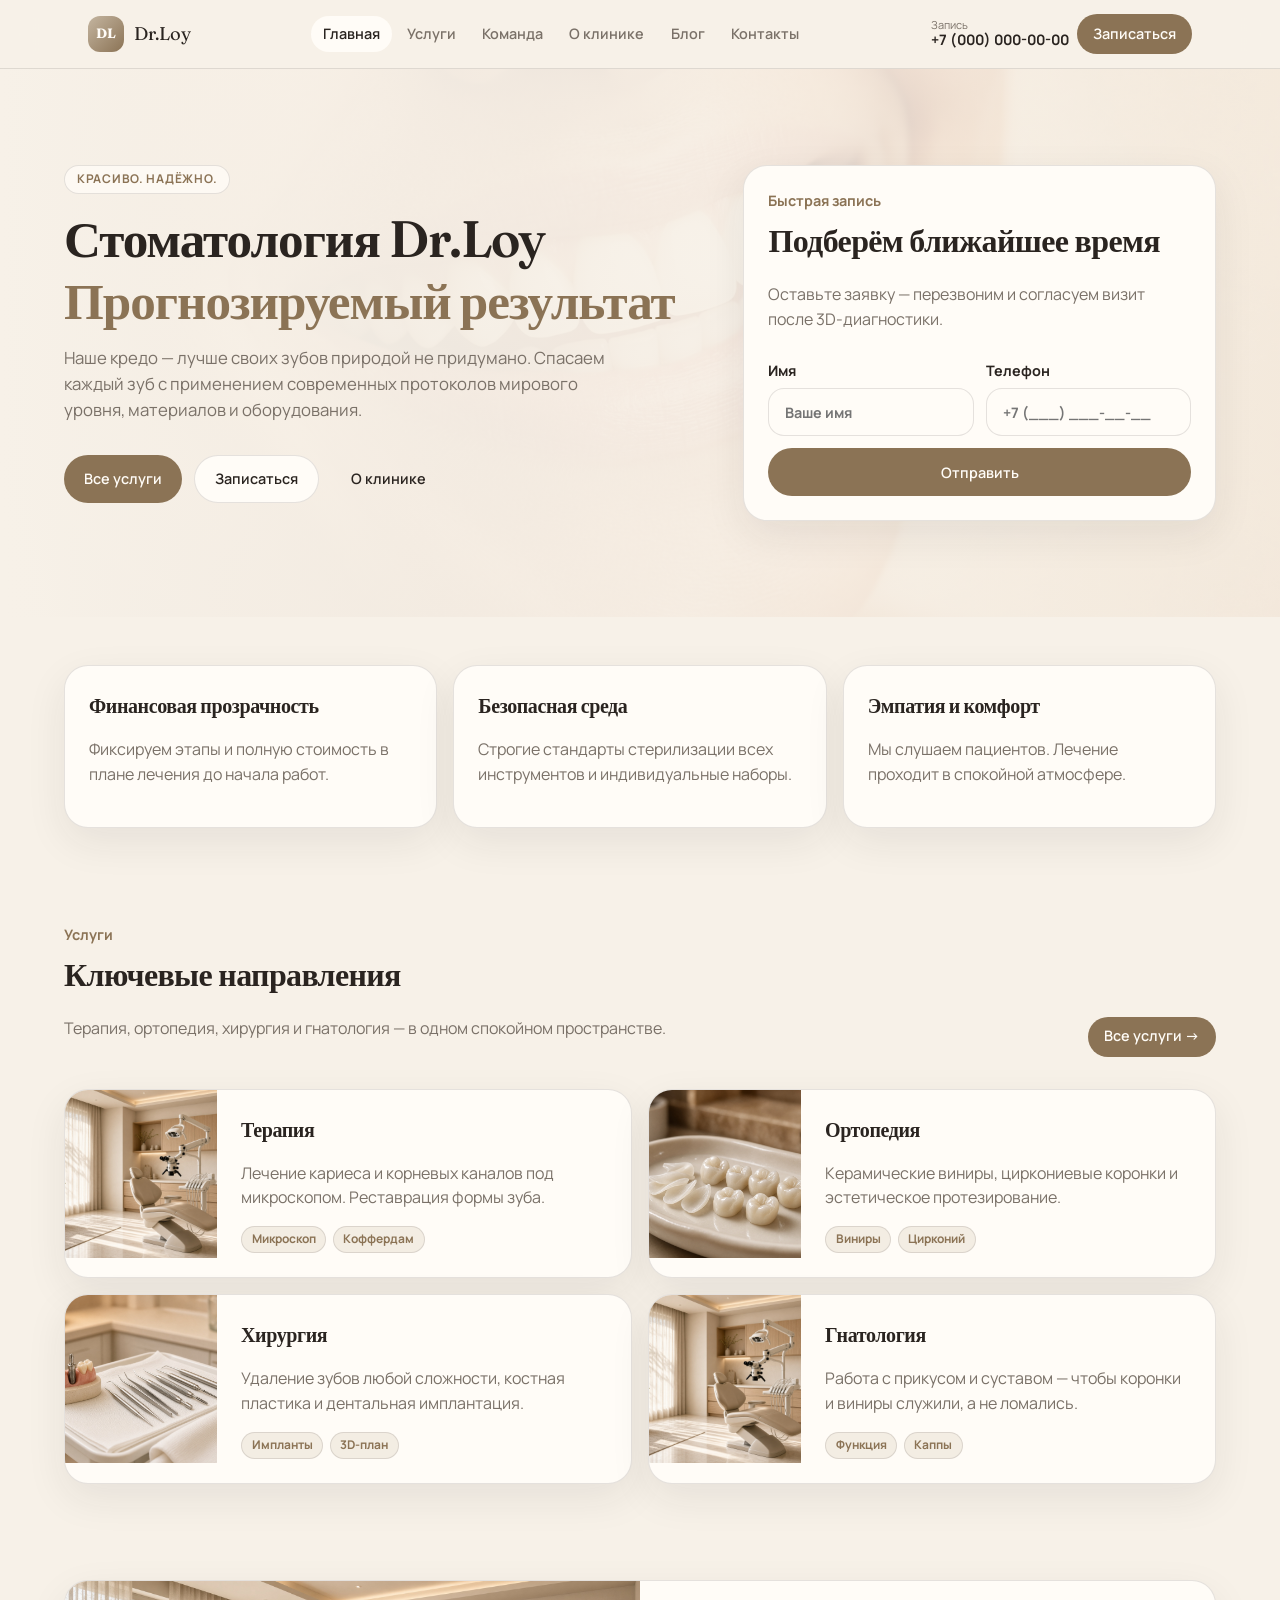
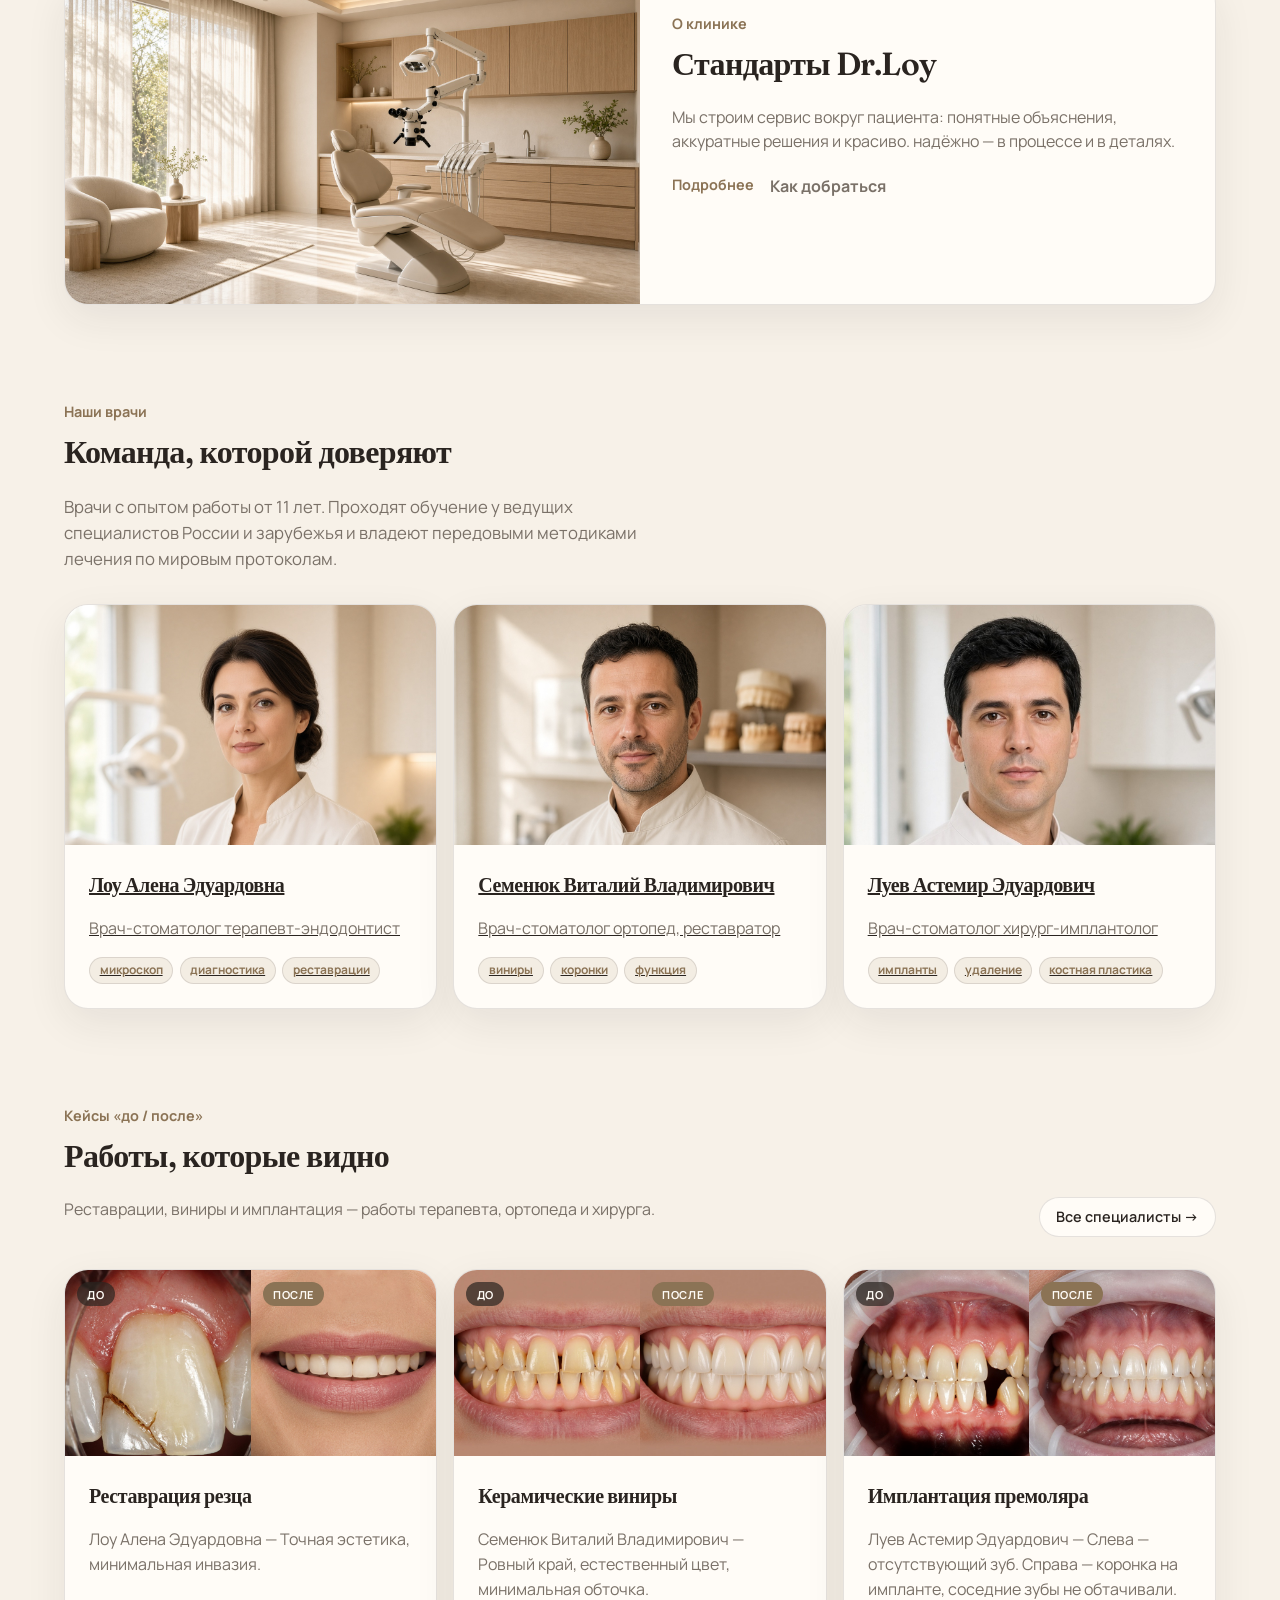
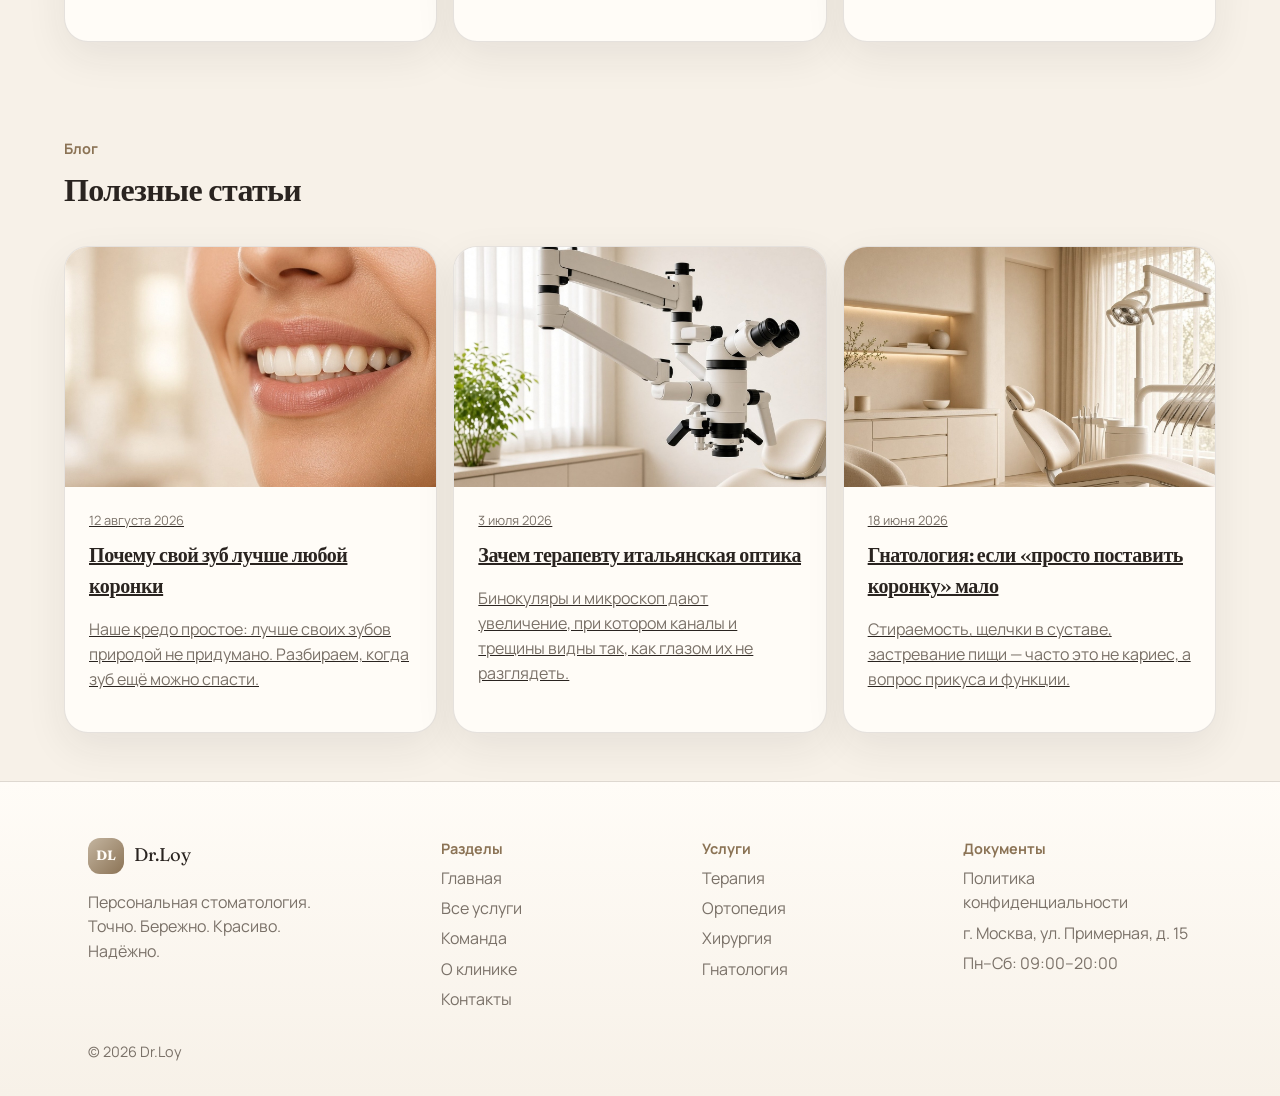
==== commit 0f65b35b: "Revert to original images; remove client photo dump" ====
--- a/index.html
+++ b/index.html
@@ -84,7 +84,7 @@
       </div>
       <a class="btn btn-primary btn-sm" href="uslugi.html">Все услуги →</a>
     </div>
-    <div class="grid-2" style="margin-top:2rem"><a class="card dir" href="terapiya.html"><img src="images/services/therapy.jpg" alt="Лечение под микроскопом"><div class="pad"><h3>Терапия</h3><p class="muted">Лечение кариеса и корневых каналов под микроскопом. Реставрация формы зуба.</p><div class="chips"><span class="badge">Микроскоп</span><span class="badge">Коффердам</span></div></div></a><a class="card dir" href="ortopediya.html"><img src="images/services/orthopedics.jpg" alt="Кабинет ортопедии"><div class="pad"><h3>Ортопедия</h3><p class="muted">Керамические виниры, циркониевые коронки и эстетическое протезирование.</p><div class="chips"><span class="badge">Виниры</span><span class="badge">Цирконий</span></div></div></a><a class="card dir" href="hirurgiya.html"><img src="images/services/surgery.jpg" alt="Хирургический кабинет"><div class="pad"><h3>Хирургия</h3><p class="muted">Удаление зубов любой сложности, костная пластика и дентальная имплантация.</p><div class="chips"><span class="badge">Импланты</span><span class="badge">3D-план</span></div></div></a><a class="card dir" href="gnatologiya.html"><img src="images/services/gnathology.jpg" alt="Кабинет консультации и планирования"><div class="pad"><h3>Гнатология</h3><p class="muted">Работа с прикусом и суставом — чтобы коронки и виниры служили, а не ломались.</p><div class="chips"><span class="badge">Функция</span><span class="badge">Каппы</span></div></div></a></div>
+    <div class="grid-2" style="margin-top:2rem"><a class="card dir" href="terapiya.html"><img src="images/services/therapy.jpg" alt="Лечение под микроскопом"><div class="pad"><h3>Терапия</h3><p class="muted">Лечение кариеса и корневых каналов под микроскопом. Реставрация формы зуба.</p><div class="chips"><span class="badge">Микроскоп</span><span class="badge">Коффердам</span></div></div></a><a class="card dir" href="ortopediya.html"><img src="images/services/orthopedics.jpg" alt="Кабинет ортопедии"><div class="pad"><h3>Ортопедия</h3><p class="muted">Керамические виниры, циркониевые коронки и эстетическое протезирование.</p><div class="chips"><span class="badge">Виниры</span><span class="badge">Цирконий</span></div></div></a><a class="card dir" href="hirurgiya.html"><img src="images/services/surgery.jpg" alt="Хирургический кабинет"><div class="pad"><h3>Хирургия</h3><p class="muted">Удаление зубов любой сложности, костная пластика и дентальная имплантация.</p><div class="chips"><span class="badge">Импланты</span><span class="badge">3D-план</span></div></div></a><a class="card dir" href="gnatologiya.html"><img src="images/bg/clinic.jpg" alt="Кабинет консультации и планирования"><div class="pad"><h3>Гнатология</h3><p class="muted">Работа с прикусом и суставом — чтобы коронки и виниры служили, а не ломались.</p><div class="chips"><span class="badge">Функция</span><span class="badge">Каппы</span></div></div></a></div>
   </section>
 
   <section class="section wrap">
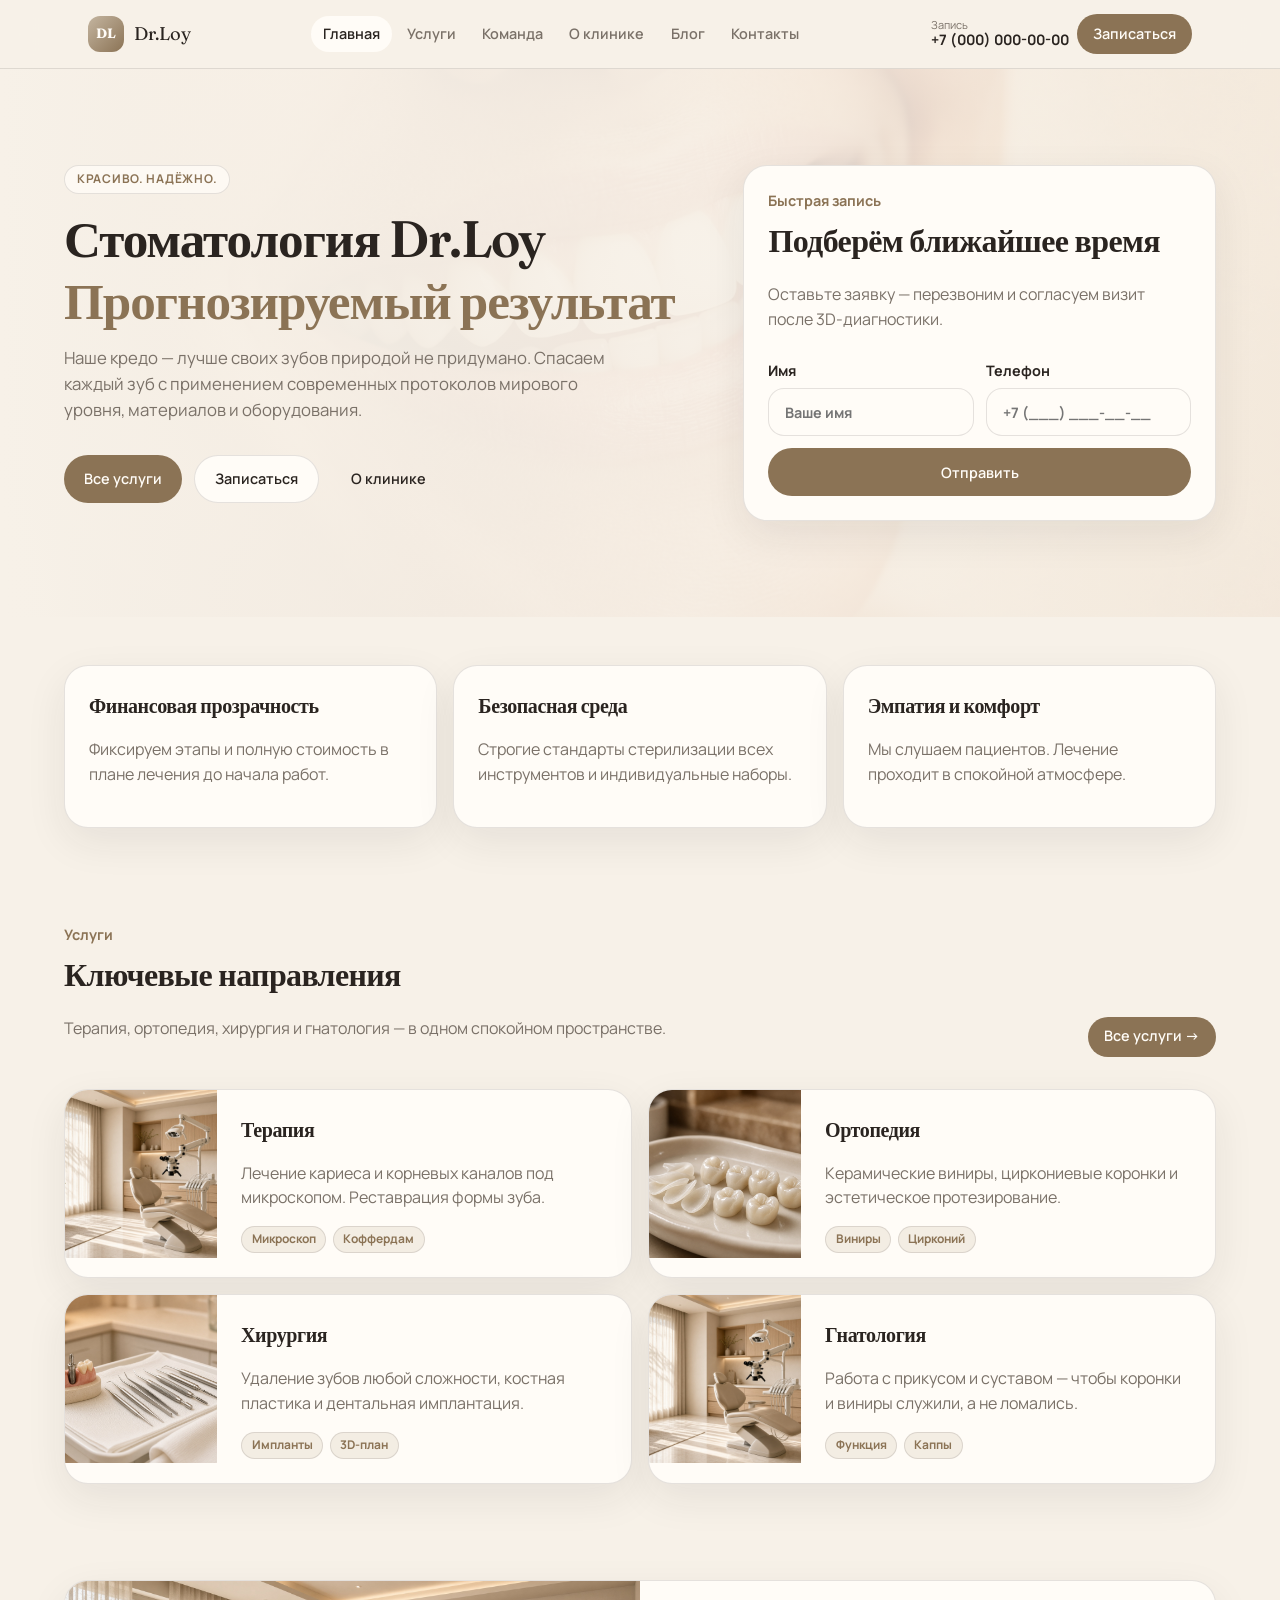
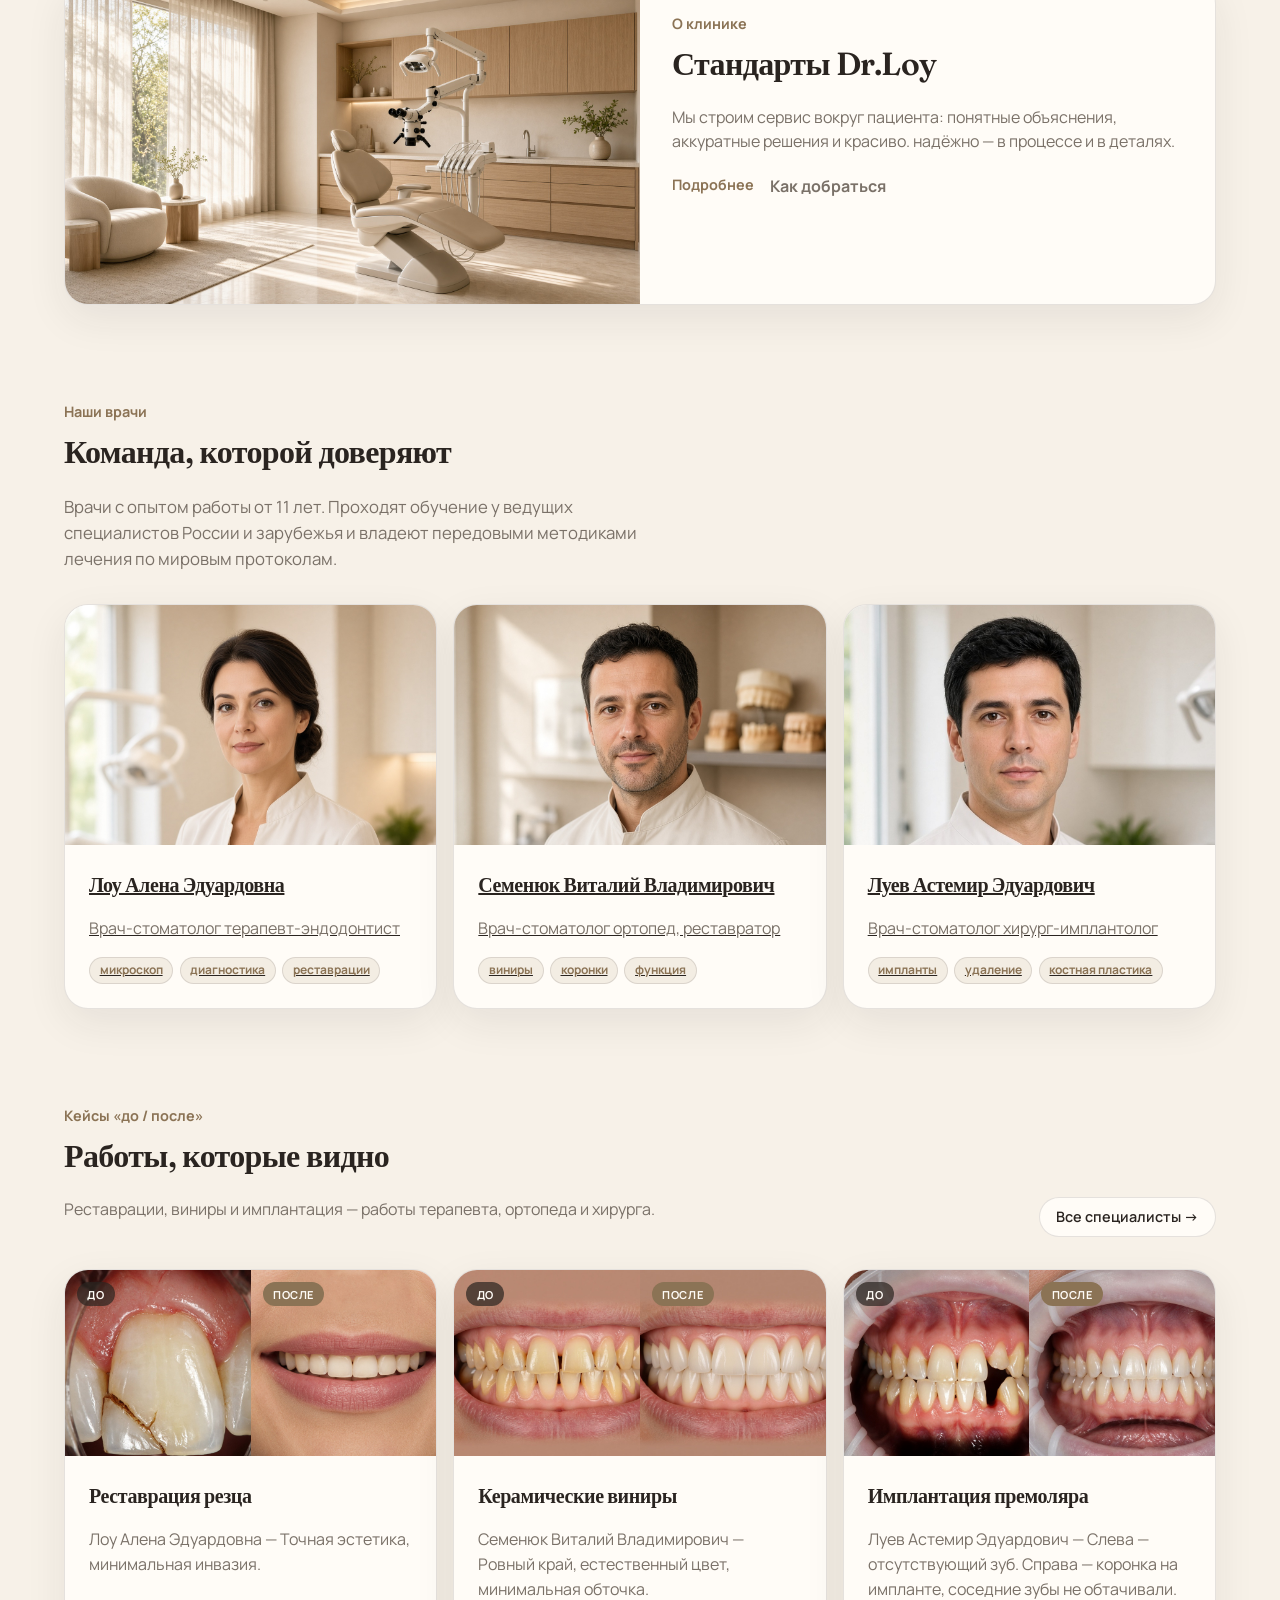
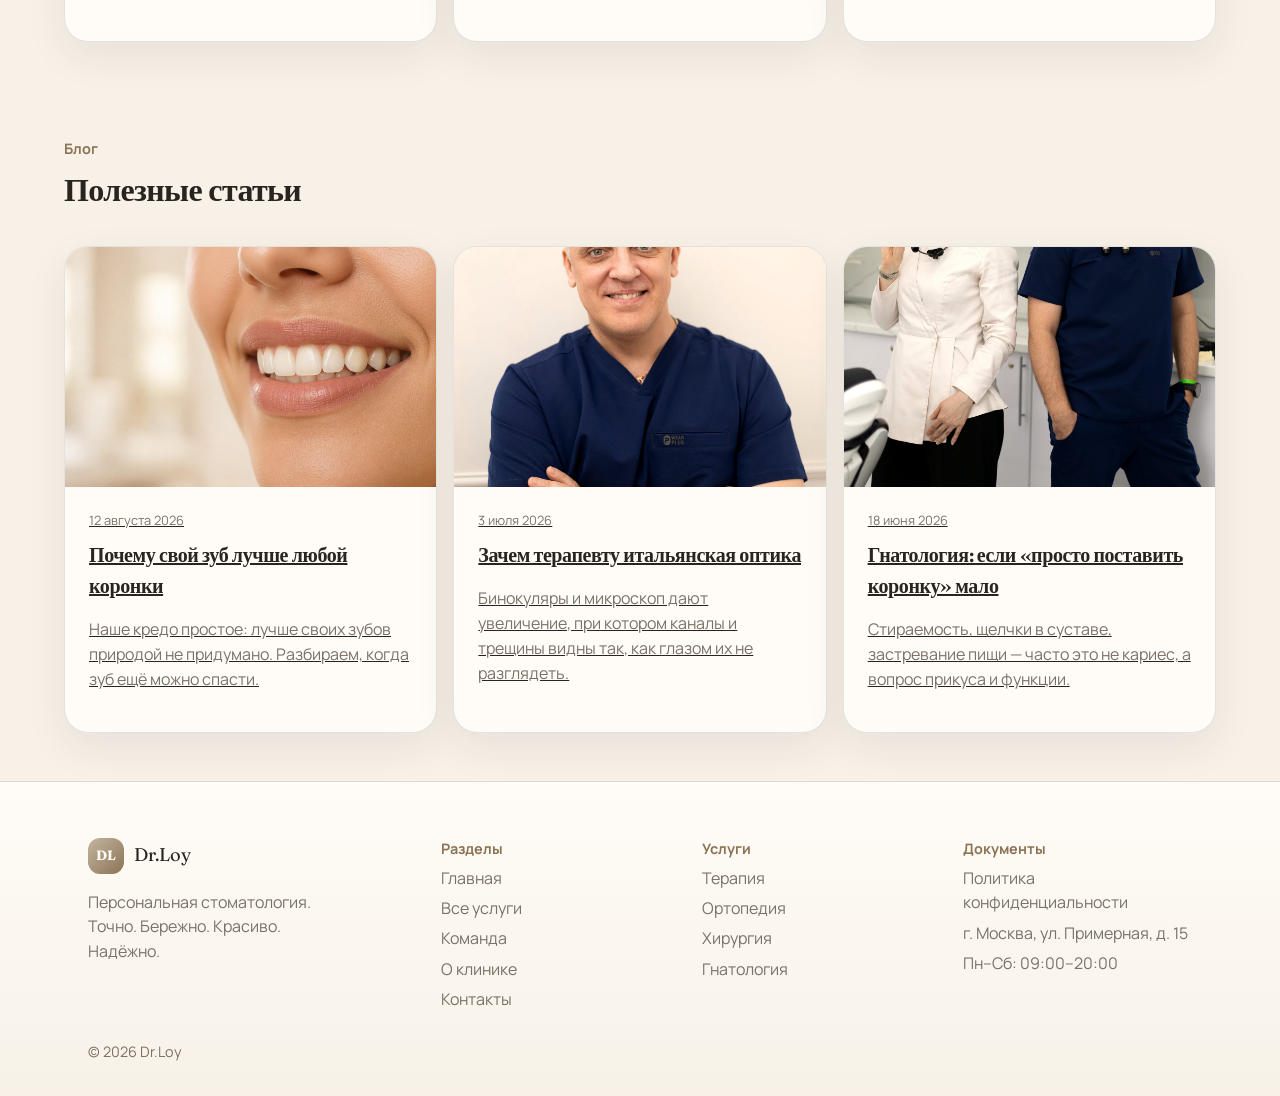
==== commit 93928334: "Fix empty blog cards: microscope and waiting photos" ====
--- a/index.html
+++ b/index.html
@@ -154,7 +154,7 @@
   <section class="section wrap">
     <div class="primary">Блог</div>
     <h2>Полезные статьи</h2>
-    <div class="grid-3" style="margin-top:2rem"><a class="card person" href="blog.html"><img src="images/blog/save-tooth.jpg" alt="Работа под дентальным микроскопом" class="post-thumb"><div class="pad"><div class="muted" style="font-size:.8rem">12 августа 2026</div><h3 style="margin-top:.5rem">Почему свой зуб лучше любой коронки</h3><p class="muted">Наше кредо простое: лучше своих зубов природой не придумано. Разбираем, когда зуб ещё можно спасти.</p></div></a><a class="card person" href="blog.html"><img src="images/blog/optics.jpg" alt="Дентальный микроскоп" class="post-thumb"><div class="pad"><div class="muted" style="font-size:.8rem">3 июля 2026</div><h3 style="margin-top:.5rem">Зачем терапевту итальянская оптика</h3><p class="muted">Бинокуляры и микроскоп дают увеличение, при котором каналы и трещины видны так, как глазом их не разглядеть.</p></div></a><a class="card person" href="blog.html"><img src="images/blog/clinic-calm.jpg" alt="Ортопед: функция и прикус" class="post-thumb"><div class="pad"><div class="muted" style="font-size:.8rem">18 июня 2026</div><h3 style="margin-top:.5rem">Гнатология: если «просто поставить коронку» мало</h3><p class="muted">Стираемость, щелчки в суставе, застревание пищи — часто это не кариес, а вопрос прикуса и функции.</p></div></a></div>
+    <div class="grid-3" style="margin-top:2rem"><a class="card person" href="blog.html"><img src="images/blog/save-tooth.jpg" alt="Работа под дентальным микроскопом" class="post-thumb"><div class="pad"><div class="muted" style="font-size:.8rem">12 августа 2026</div><h3 style="margin-top:.5rem">Почему свой зуб лучше любой коронки</h3><p class="muted">Наше кредо простое: лучше своих зубов природой не придумано. Разбираем, когда зуб ещё можно спасти.</p></div></a><a class="card person" href="blog.html"><img src="images/blog/microscope.jpg" alt="Дентальный микроскоп" class="post-thumb"><div class="pad"><div class="muted" style="font-size:.8rem">3 июля 2026</div><h3 style="margin-top:.5rem">Зачем терапевту итальянская оптика</h3><p class="muted">Бинокуляры и микроскоп дают увеличение, при котором каналы и трещины видны так, как глазом их не разглядеть.</p></div></a><a class="card person" href="blog.html"><img src="images/blog/waiting.jpg" alt="Ортопед: функция и прикус" class="post-thumb"><div class="pad"><div class="muted" style="font-size:.8rem">18 июня 2026</div><h3 style="margin-top:.5rem">Гнатология: если «просто поставить коронку» мало</h3><p class="muted">Стираемость, щелчки в суставе, застревание пищи — часто это не кариес, а вопрос прикуса и функции.</p></div></a></div>
   </section>
 </main>
 
